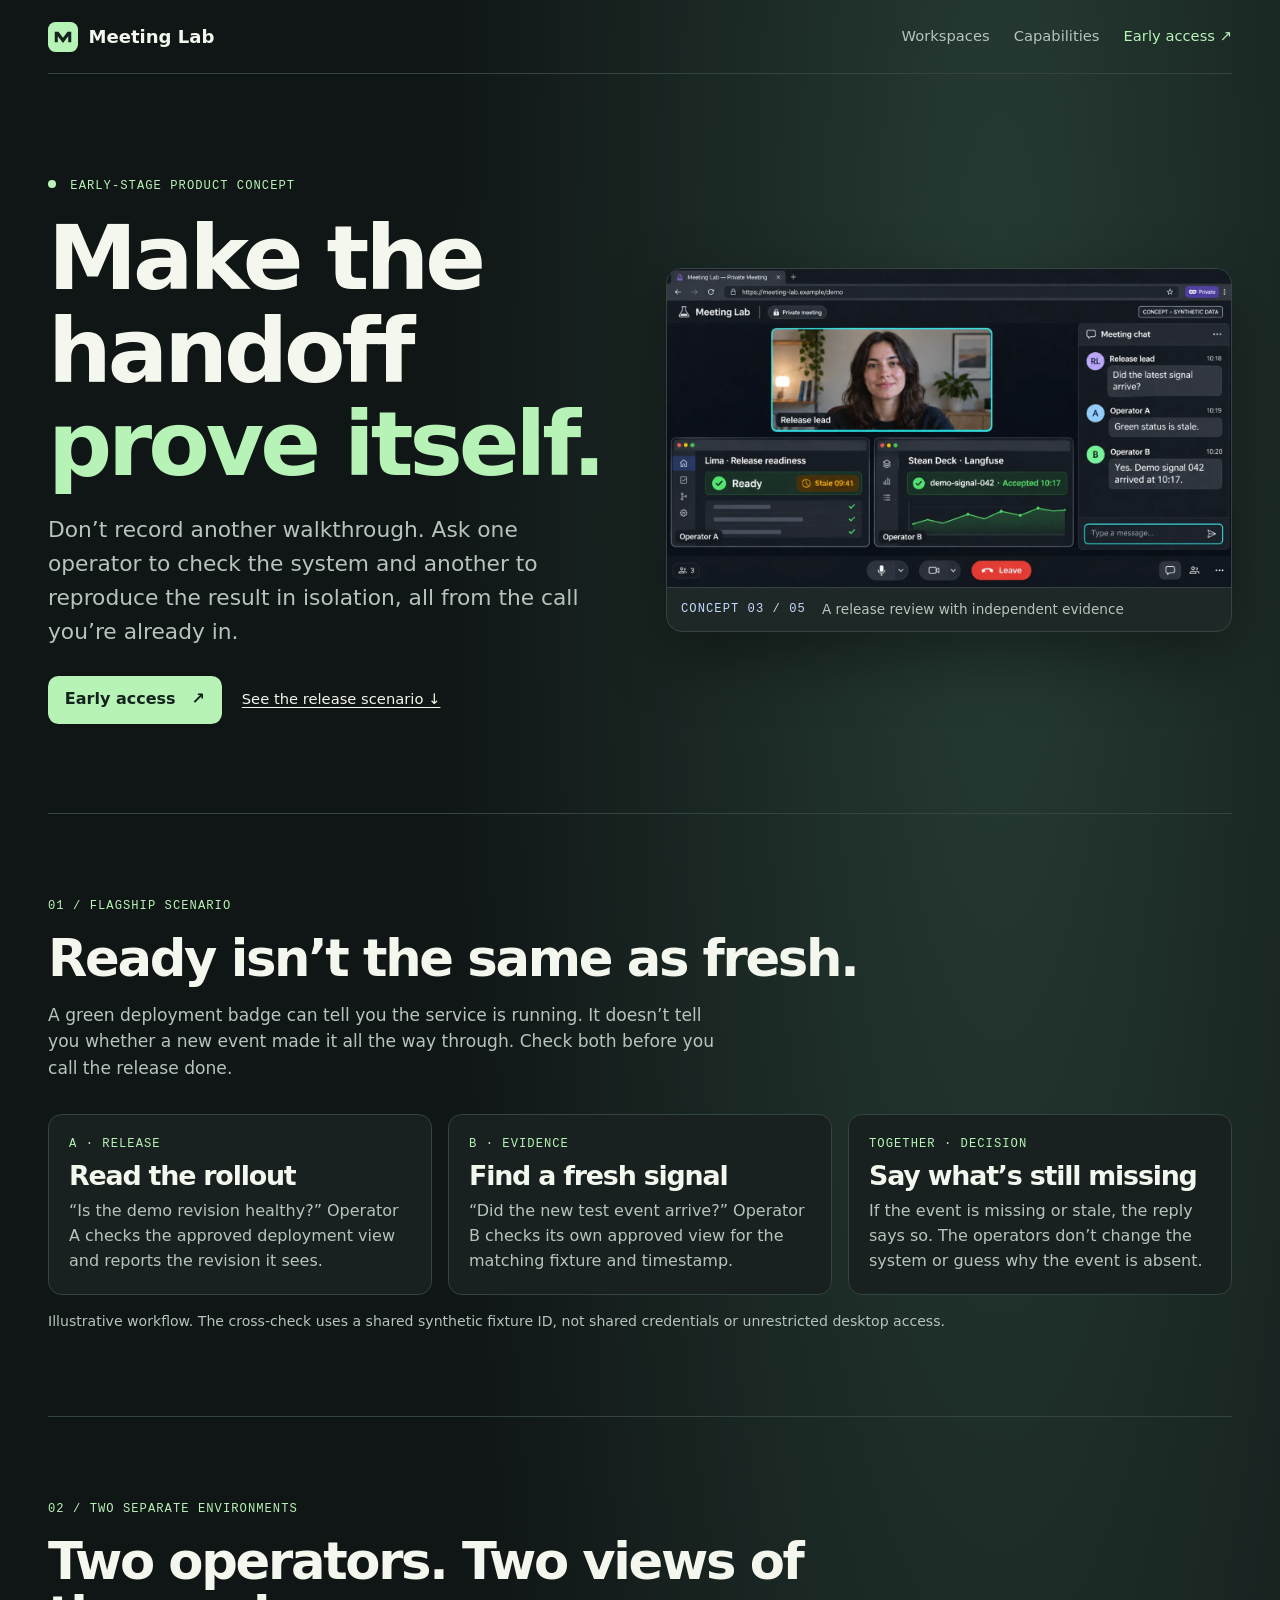
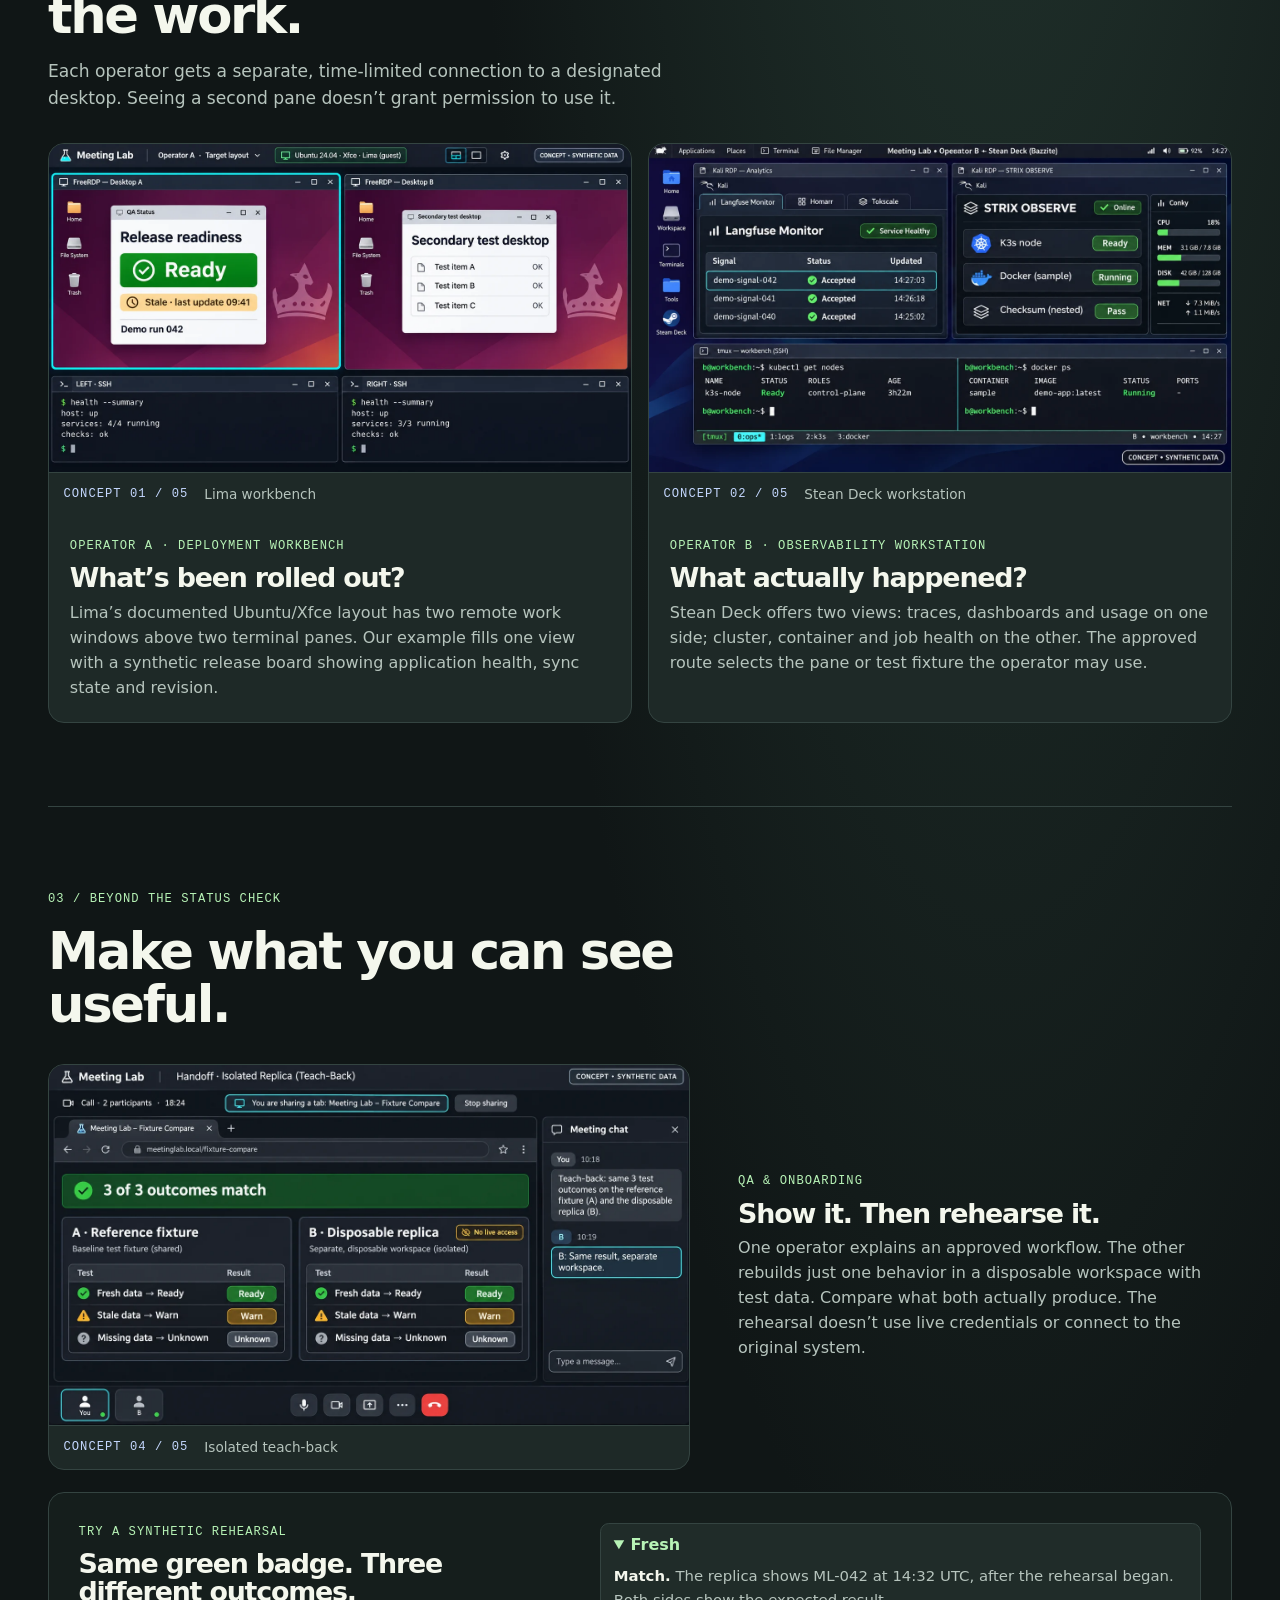
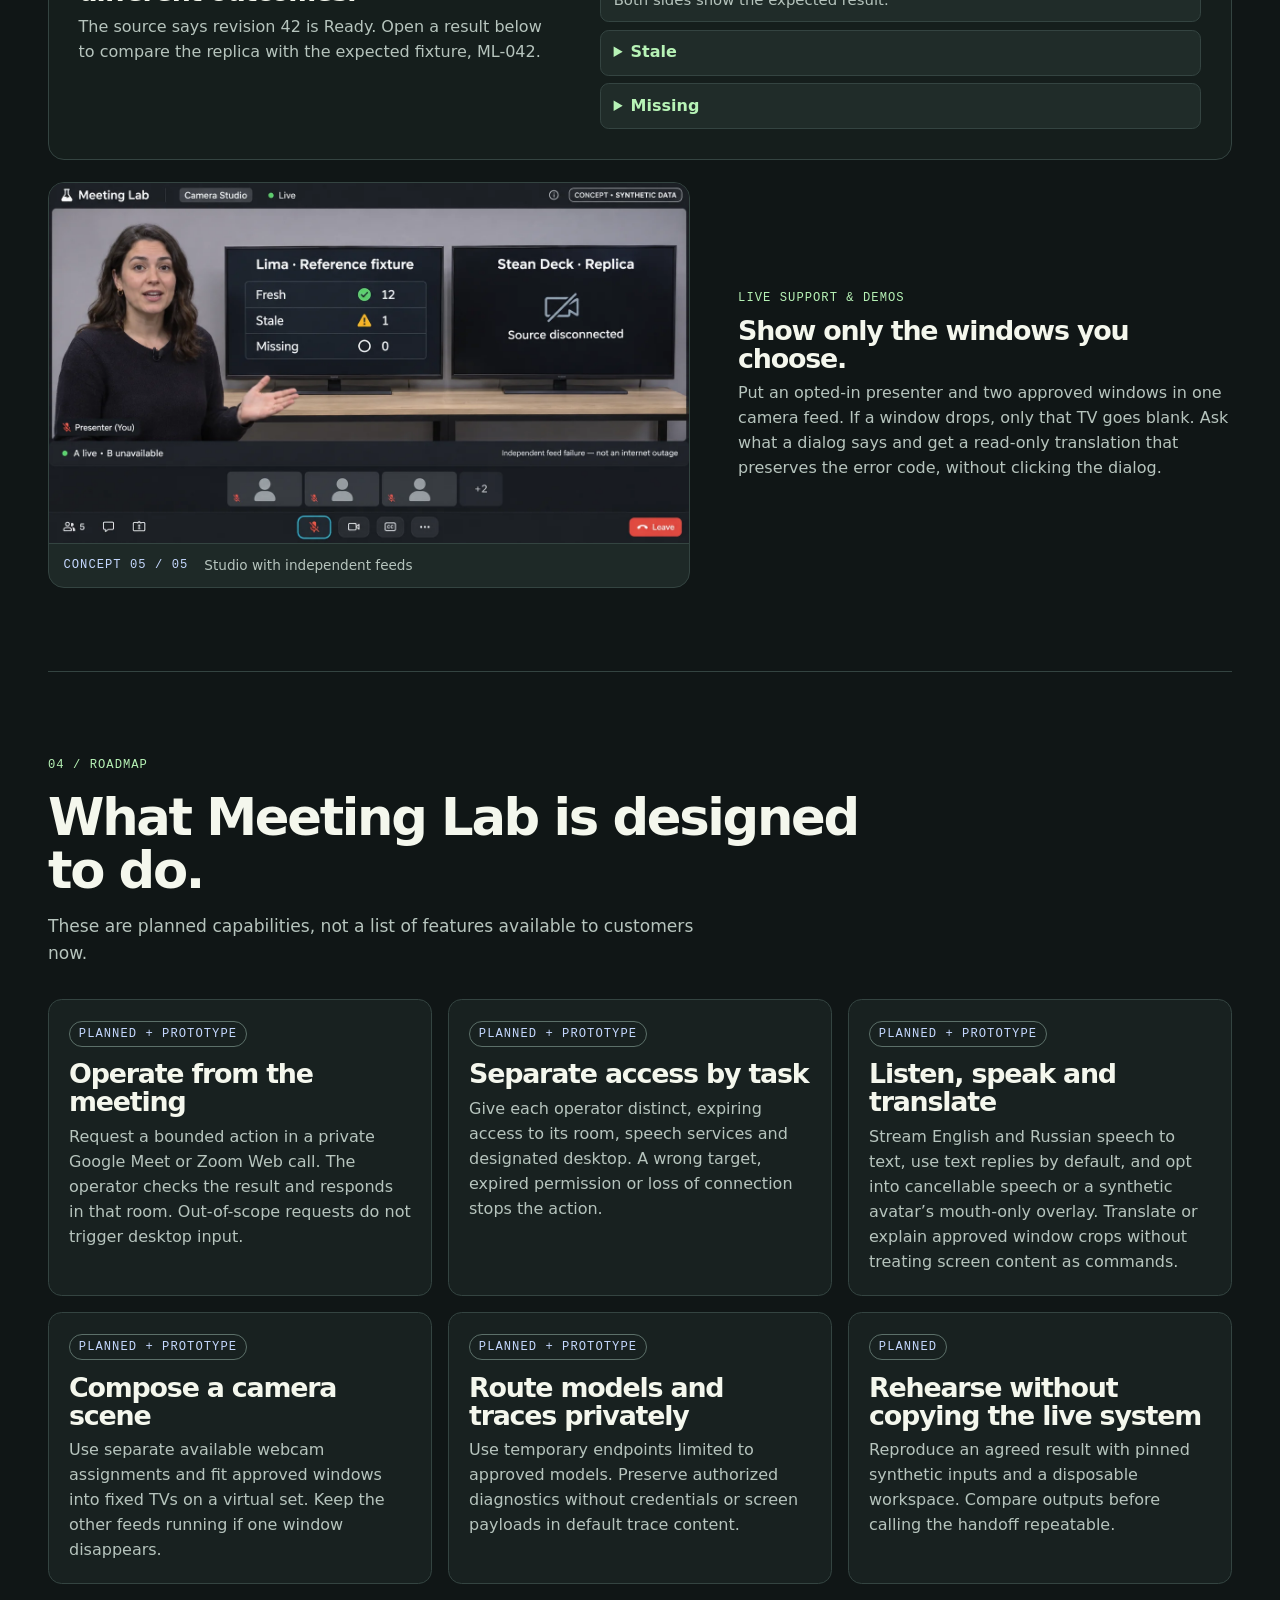
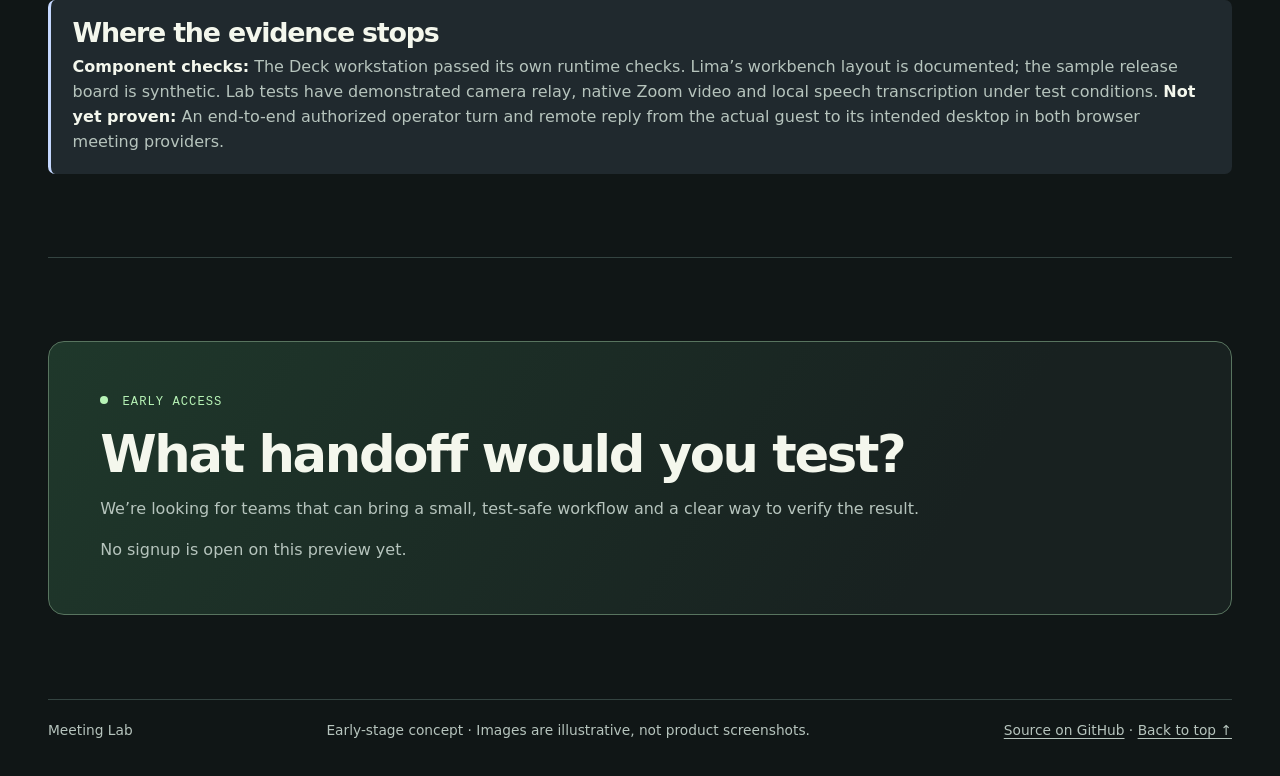
==== index.html @ f1286444 "Publish Meeting Lab concept and interactive rehearsal" ====
<!doctype html>
<html lang="en">
<head>
  <meta charset="utf-8">
  <meta name="viewport" content="width=device-width, initial-scale=1">
  <meta name="description" content="Meeting Lab is an early-stage concept for checking live work, comparing evidence, and rehearsing handoffs without leaving the call.">
  <meta name="theme-color" content="#101616">
  <title>Meeting Lab — Make the handoff prove itself</title>
  <link rel="icon" href="assets/lab.svg" type="image/svg+xml">
  <link rel="stylesheet" href="styles.css">
</head>
<body>
<a class="skip-link" href="#main">Skip to content</a>
<header class="header wrap">
  <a class="wordmark" href="#top"><img src="assets/lab.svg" width="30" height="30" alt=""> Meeting Lab</a>
  <nav aria-label="Main navigation">
    <a href="#workspaces">Workspaces</a><a href="#capabilities">Capabilities</a><a class="nav-cta" href="#early-access">Early access <span aria-hidden="true">↗</span></a>
  </nav>
</header>
<main id="main">
  <section class="hero wrap" id="top" aria-labelledby="title">
    <div class="hero-text">
      <p class="eyebrow"><span class="signal"></span> Early-stage product concept</p>
      <h1 id="title">Make the handoff <em>prove itself.</em></h1>
      <p class="lede">Don’t record another walkthrough. Ask one operator to check the system and another to reproduce the result in isolation, all from the call you’re already in.</p>
      <div class="hero-actions"><a class="button" href="#early-access">Early access <span aria-hidden="true">↗</span></a><a class="arrow-link" href="#scenario">See the release scenario <span aria-hidden="true">↓</span></a></div>
    </div>
    <figure class="hero-image">
      <img src="assets/03-release-call.webp" alt="Concept illustration of a release call comparing a deployment dashboard and a separate evidence view." width="1400" height="788" fetchpriority="high">
      <figcaption><span>Concept 03 / 05</span> A release review with independent evidence</figcaption>
    </figure>
  </section>

  <section class="scenario wrap" id="scenario" aria-labelledby="scenario-title">
    <div class="section-heading"><p class="eyebrow">01 / Flagship scenario</p><h2 id="scenario-title">Ready isn’t the same as fresh.</h2><p>A green deployment badge can tell you the service is running. It doesn’t tell you whether a new event made it all the way through. Check both before you call the release done.</p></div>
    <ol class="checks">
      <li><span class="step">A · Release</span><h3>Read the rollout</h3><p>“Is the demo revision healthy?” Operator A checks the approved deployment view and reports the revision it sees.</p></li>
      <li><span class="step">B · Evidence</span><h3>Find a fresh signal</h3><p>“Did the new test event arrive?” Operator B checks its own approved view for the matching fixture and timestamp.</p></li>
      <li><span class="step">Together · Decision</span><h3>Say what’s still missing</h3><p>If the event is missing or stale, the reply says so. The operators don’t change the system or guess why the event is absent.</p></li>
    </ol>
    <p class="note">Illustrative workflow. The cross-check uses a shared synthetic fixture ID, not shared credentials or unrestricted desktop access.</p>
  </section>

  <section class="wrap surface" id="workspaces" aria-labelledby="workspaces-title">
    <div class="section-heading"><p class="eyebrow">02 / Two separate environments</p><h2 id="workspaces-title">Two operators. Two views of the work.</h2><p>Each operator gets a separate, time-limited connection to a designated desktop. Seeing a second pane doesn’t grant permission to use it.</p></div>
    <div class="workspace-grid">
      <article class="workspace">
        <figure><img src="assets/01-lima-workbench.webp" alt="Concept illustration of a release workspace with a deployment status dashboard." width="1400" height="788" loading="lazy"><figcaption><span>Concept 01 / 05</span> Lima workbench</figcaption></figure>
        <div class="workspace-body"><p class="step">Operator A · Deployment workbench</p><h3>What’s been rolled out?</h3><p>Lima’s documented Ubuntu/Xfce layout has two remote work windows above two terminal panes. Our example fills one view with a synthetic release board showing application health, sync state and revision.</p></div>
      </article>
      <article class="workspace">
        <figure><img src="assets/02-stean-deck-observability.webp" alt="Concept illustration of the Stean Deck workstation with a trace viewer beside a runtime status view." width="1400" height="788" loading="lazy"><figcaption><span>Concept 02 / 05</span> Stean Deck workstation</figcaption></figure>
        <div class="workspace-body"><p class="step">Operator B · Observability workstation</p><h3>What actually happened?</h3><p>Stean Deck offers two views: traces, dashboards and usage on one side; cluster, container and job health on the other. The approved route selects the pane or test fixture the operator may use.</p></div>
      </article>
    </div>
  </section>

  <section class="wrap" id="use-cases" aria-labelledby="use-cases-title">
    <div class="section-heading"><p class="eyebrow">03 / Beyond the status check</p><h2 id="use-cases-title">Make what you can see useful.</h2></div>
    <article class="feature-story">
      <figure><img src="assets/04-isolated-teach-back.webp" alt="Concept illustration of two operators comparing outputs from an original procedure and an isolated synthetic rehearsal." width="1400" height="788" loading="lazy"><figcaption><span>Concept 04 / 05</span> Isolated teach-back</figcaption></figure>
      <div><p class="step">QA &amp; onboarding</p><h3>Show it. Then rehearse it.</h3><p>One operator explains an approved workflow. The other rebuilds just one behavior in a disposable workspace with test data. Compare what both actually produce. The rehearsal doesn’t use live credentials or connect to the original system.</p></div>
    </article>
    <div class="teach-back" aria-labelledby="teach-back-title">
      <div><p class="step">Try a synthetic rehearsal</p><h3 id="teach-back-title">Same green badge. Three different outcomes.</h3><p>The source says revision 42 is Ready. Open a result below to compare the replica with the expected fixture, ML-042.</p></div>
      <div class="result-list">
        <details name="teach-back" open><summary>Fresh</summary><p><strong>Match.</strong> The replica shows ML-042 at 14:32 UTC, after the rehearsal began. Both sides show the expected result.</p></details>
        <details name="teach-back"><summary>Stale</summary><p><strong>Not verified.</strong> The replica shows ML-042 from 14:12 UTC, before the rehearsal. The old result does not count.</p></details>
        <details name="teach-back"><summary>Missing</summary><p><strong>Mismatch.</strong> The replica labels ML-042 Ready but has no event timestamp. Without a timestamp, Ready incorrectly hides the lack of evidence that a new event arrived.</p></details>
      </div>
    </div>
    <article class="feature-story">
      <figure><img src="assets/05-studio-independent-feeds.webp" alt="Concept illustration of a presenter in a virtual studio with separate remote views fitted into two TVs, one blank." width="1400" height="788" loading="lazy"><figcaption><span>Concept 05 / 05</span> Studio with independent feeds</figcaption></figure>
      <div><p class="step">Live support &amp; demos</p><h3>Show only the windows you choose.</h3><p>Put an opted-in presenter and two approved windows in one camera feed. If a window drops, only that TV goes blank. Ask what a dialog says and get a read-only translation that preserves the error code, without clicking the dialog.</p></div>
    </article>
  </section>

  <section class="wrap" id="capabilities" aria-labelledby="capabilities-title">
    <div class="section-heading"><p class="eyebrow">04 / Roadmap</p><h2 id="capabilities-title">What Meeting Lab is designed to do.</h2><p>These are planned capabilities, not a list of features available to customers now.</p></div>
    <div class="capability-grid">
      <article><span class="badge">Planned + prototype</span><h3>Operate from the meeting</h3><p>Request a bounded action in a private Google Meet or Zoom Web call. The operator checks the result and responds in that room. Out-of-scope requests do not trigger desktop input.</p></article>
      <article><span class="badge">Planned + prototype</span><h3>Separate access by task</h3><p>Give each operator distinct, expiring access to its room, speech services and designated desktop. A wrong target, expired permission or loss of connection stops the action.</p></article>
      <article><span class="badge">Planned + prototype</span><h3>Listen, speak and translate</h3><p>Stream English and Russian speech to text, use text replies by default, and opt into cancellable speech or a synthetic avatar’s mouth-only overlay. Translate or explain approved window crops without treating screen content as commands.</p></article>
      <article><span class="badge">Planned + prototype</span><h3>Compose a camera scene</h3><p>Use separate available webcam assignments and fit approved windows into fixed TVs on a virtual set. Keep the other feeds running if one window disappears.</p></article>
      <article><span class="badge">Planned + prototype</span><h3>Route models and traces privately</h3><p>Use temporary endpoints limited to approved models. Preserve authorized diagnostics without credentials or screen payloads in default trace content.</p></article>
      <article><span class="badge">Planned</span><h3>Rehearse without copying the live system</h3><p>Reproduce an agreed result with pinned synthetic inputs and a disposable workspace. Compare outputs before calling the handoff repeatable.</p></article>
    </div>
    <aside class="status-panel" aria-labelledby="status-title"><h3 id="status-title">Where the evidence stops</h3><p><strong>Component checks:</strong> The Deck workstation passed its own runtime checks. Lima’s workbench layout is documented; the sample release board is synthetic. Lab tests have demonstrated camera relay, native Zoom video and local speech transcription under test conditions. <strong>Not yet proven:</strong> An end-to-end authorized operator turn and remote reply from the actual guest to its intended desktop in both browser meeting providers.</p></aside>
  </section>

  <section class="wrap" id="early-access" aria-labelledby="waitlist-title">
    <div class="waitlist"><p class="eyebrow"><span class="signal"></span> Early access</p><h2 id="waitlist-title">What handoff would you test?</h2><p>We’re looking for teams that can bring a small, test-safe workflow and a clear way to verify the result.</p><p data-waitlist>No signup is open on this preview yet.</p></div>
  </section>
</main>
<footer class="wrap footer"><span>Meeting Lab</span><span>Early-stage concept · Images are illustrative, not product screenshots.</span><span><a href="https://github.com/newdarwindev/meeting-lab-demo">Source on GitHub</a> · <a href="#top">Back to top ↑</a></span></footer>
</body>
</html>
---- styles.css ----
:root{color-scheme:dark;--bg:#101616;--line:#344441;--panel:#182120;--muted:#b6c4bd;--ink:#f4f7ed;--green:#b7f3b6;--blue:#c5d8ff;--max:74rem;font-family:system-ui,-apple-system,BlinkMacSystemFont,"Segoe UI",sans-serif}
*{box-sizing:border-box}
html{scroll-behavior:smooth}
body{margin:0;background:radial-gradient(ellipse at 78% 7%,#263b33 0%,transparent 35rem),var(--bg);color:var(--ink);line-height:1.56}
a{color:inherit;text-underline-offset:.22em}
a:focus-visible{outline:3px solid var(--blue);outline-offset:5px}
img{max-width:100%;height:auto;display:block}
figure{margin:0}
h1,h2,h3,p{margin-top:0}
h1,h2,h3{font-weight:690;line-height:1.04;letter-spacing:-.045em}
h1{font-size:clamp(3.25rem,7vw,6.7rem);margin-bottom:1.35rem}
h1 em{color:var(--green);font-style:normal}
h2{font-size:clamp(2.2rem,4vw,4rem);margin-bottom:1rem}
h3{font-size:clamp(1.35rem,2.1vw,1.85rem);margin-bottom:.55rem}
p{color:var(--muted);margin-bottom:1rem}
p:last-child{margin-bottom:0}
.wrap{width:min(calc(100% - 3.5rem),var(--max));margin-inline:auto}
.skip-link{position:absolute;top:.5rem;left:.5rem;transform:translateY(-160%);background:var(--green);color:#112317;padding:.5rem .75rem;z-index:9}
.skip-link:focus{transform:none}
.header{display:flex;align-items:center;justify-content:space-between;gap:1.25rem;padding-block:1.35rem;border-bottom:1px solid var(--line)}
.wordmark{font-weight:750;font-size:1.13rem;display:flex;gap:.65rem;align-items:center;text-decoration:none;white-space:nowrap}
nav{display:flex;align-items:center;flex-wrap:wrap;gap:.75rem 1.5rem}
nav a{color:var(--muted);font-size:.92rem;text-decoration:none}
nav a:hover,nav a:focus-visible,.nav-cta{color:var(--green)}
.hero{display:grid;grid-template-columns:1fr 1fr;gap:clamp(1.4rem,4vw,3.6rem);align-items:center;padding-block:clamp(3.8rem,8vw,7rem) clamp(3rem,7vw,5.6rem)}
.hero-text,.hero-image{min-width:0}
.lede{font-size:clamp(1.12rem,1.7vw,1.38rem);max-width:34rem}
.eyebrow,.step,.badge,figcaption span{font-family:ui-monospace,SFMono-Regular,Consolas,monospace;font-size:.76rem;text-transform:uppercase;letter-spacing:.085em}
.eyebrow,.step{color:var(--green)}
.signal{display:inline-block;width:.65em;height:.65em;border-radius:50%;background:var(--green);margin-right:.5em;vertical-align:.08em}
.hero-actions{display:flex;flex-wrap:wrap;align-items:center;gap:1rem 1.25rem;margin-top:1.7rem}
.button{display:inline-flex;gap:1rem;align-items:center;background:var(--green);color:#13231d;padding:.72rem 1.05rem;border-radius:.65rem;font-weight:750;text-decoration:none}
.button:hover{background:#d4ffd0}
.arrow-link{color:var(--ink);font-size:.92rem}
.hero-image,.workspace,.feature-story figure{background:#1e2927;border:1px solid var(--line);border-radius:1rem;overflow:hidden}
.hero-image{box-shadow:0 1.5rem 4rem #0006}
.hero-image img,.workspace img,.feature-story img{width:100%}
figcaption{display:flex;align-items:center;gap:.4rem 1rem;flex-wrap:wrap;padding:.68rem .9rem;color:var(--muted);font-size:.85rem;border-top:1px solid var(--line)}
figcaption span{color:var(--blue)}
main>section:not(.hero){padding-block:clamp(2.8rem,6.7vw,5.2rem);border-top:1px solid var(--line)}
.section-heading{max-width:51rem;margin-bottom:2rem}
.section-heading>p:not(.eyebrow){max-width:43rem;font-size:1.07rem}
.checks,.workspace-grid,.capability-grid{display:grid;gap:1rem}
.checks,.capability-grid{grid-template-columns:repeat(3,minmax(0,1fr))}
.checks{padding:0;margin:0 0 1rem;list-style:none}
.checks li,.capability-grid article{border:1px solid var(--line);background:var(--panel);border-radius:.85rem;padding:1.25rem}
.step{margin-bottom:.55rem;display:block}
.note{font-size:.88rem}
.workspace-grid{grid-template-columns:repeat(2,minmax(0,1fr))}
.workspace-body{padding:1.3rem}
.feature-story{display:grid;grid-template-columns:1.3fr 1fr;align-items:center;gap:clamp(1rem,4vw,3rem)}
.feature-story+.feature-story{margin-top:1.4rem;padding-top:1.4rem;border-top:1px solid var(--line)}
.feature-story>div{max-width:32rem}
.badge{display:inline-block;border:1px solid #5c7069;border-radius:2rem;padding:.15rem .55rem;color:var(--blue);margin-bottom:.85rem}
.status-panel{margin-top:1rem;border-left:.22rem solid var(--blue);background:#20292e;padding:1.15rem 1.35rem;border-radius:.45rem}
.status-panel strong{color:var(--ink)}
.waitlist{border:1px solid #58745f;background:linear-gradient(122deg,#1f382b,#182120 75%);padding:clamp(1.5rem,4vw,3.7rem);border-radius:1rem}
.footer{display:flex;flex-wrap:wrap;justify-content:space-between;gap:.6rem 1.2rem;border-top:1px solid var(--line);padding-block:1.3rem 2.25rem;font-size:.86rem;color:var(--muted)}
@media(max-width:840px){.hero{grid-template-columns:1fr;gap:2rem}.hero-text{max-width:42rem}.capability-grid{grid-template-columns:repeat(2,minmax(0,1fr))}}
@media(max-width:600px){.wrap{width:calc(100% - 2rem)}.header{align-items:flex-start;flex-direction:column;gap:.8rem}nav{gap:.5rem .9rem}.checks,.workspace-grid,.feature-story,.capability-grid{grid-template-columns:1fr}.feature-story{gap:1.15rem}}
@media(prefers-reduced-motion:reduce){html{scroll-behavior:auto}}
.teach-back{display:grid;grid-template-columns:1fr 1.25fr;gap:clamp(1rem,4vw,2.5rem);padding:clamp(1.05rem,3vw,1.85rem);border:1px solid var(--line);border-radius:1rem;background:#151e1c;margin-block:1.4rem}
.result-list{min-width:0}
.result-list details{padding:.6rem .8rem;border:1px solid var(--line);border-radius:.55rem;background:#202c29}
.result-list details+details{margin-top:.45rem}
.result-list summary{cursor:pointer;color:var(--green);font-weight:700}
.result-list summary:focus-visible{outline:3px solid var(--blue);outline-offset:3px}
.result-list details p{margin-top:.45rem;font-size:.93rem}
.result-list strong{color:var(--ink)}
@media(max-width:600px){.teach-back{grid-template-columns:1fr}}
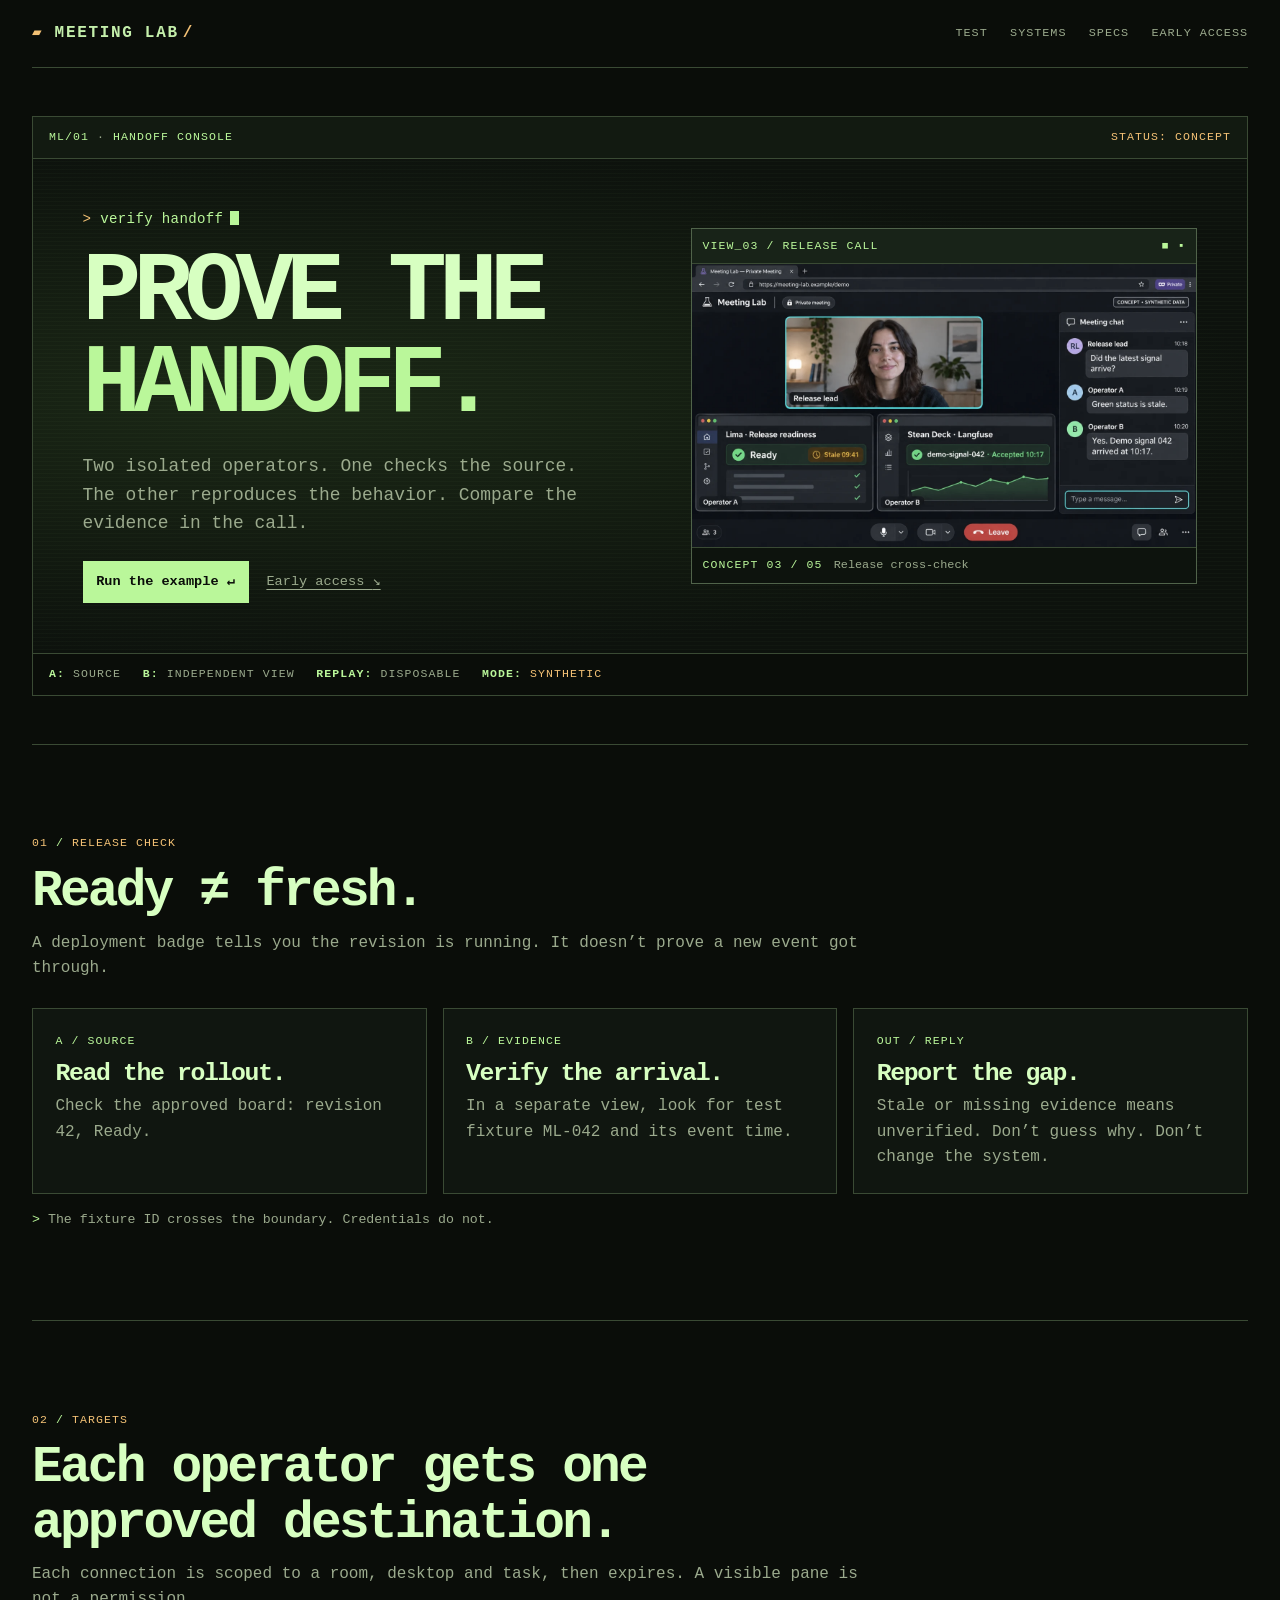
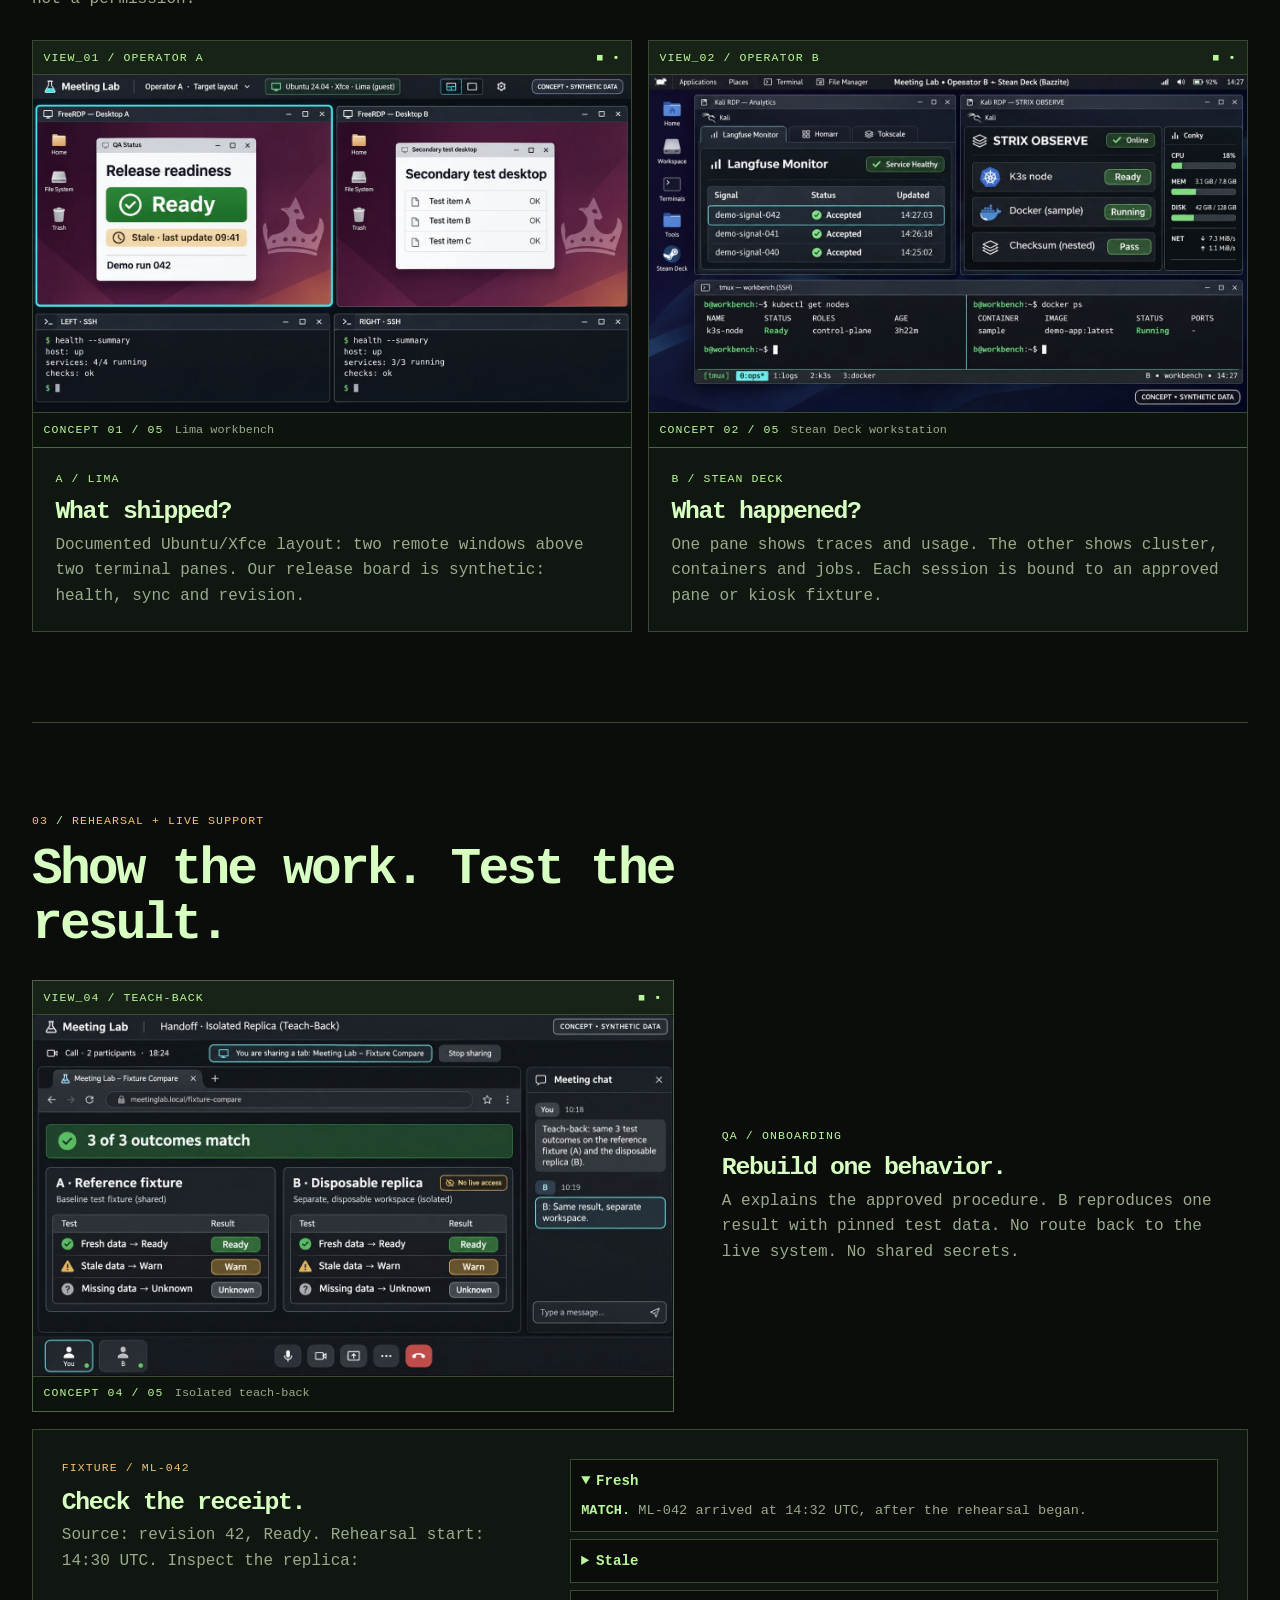
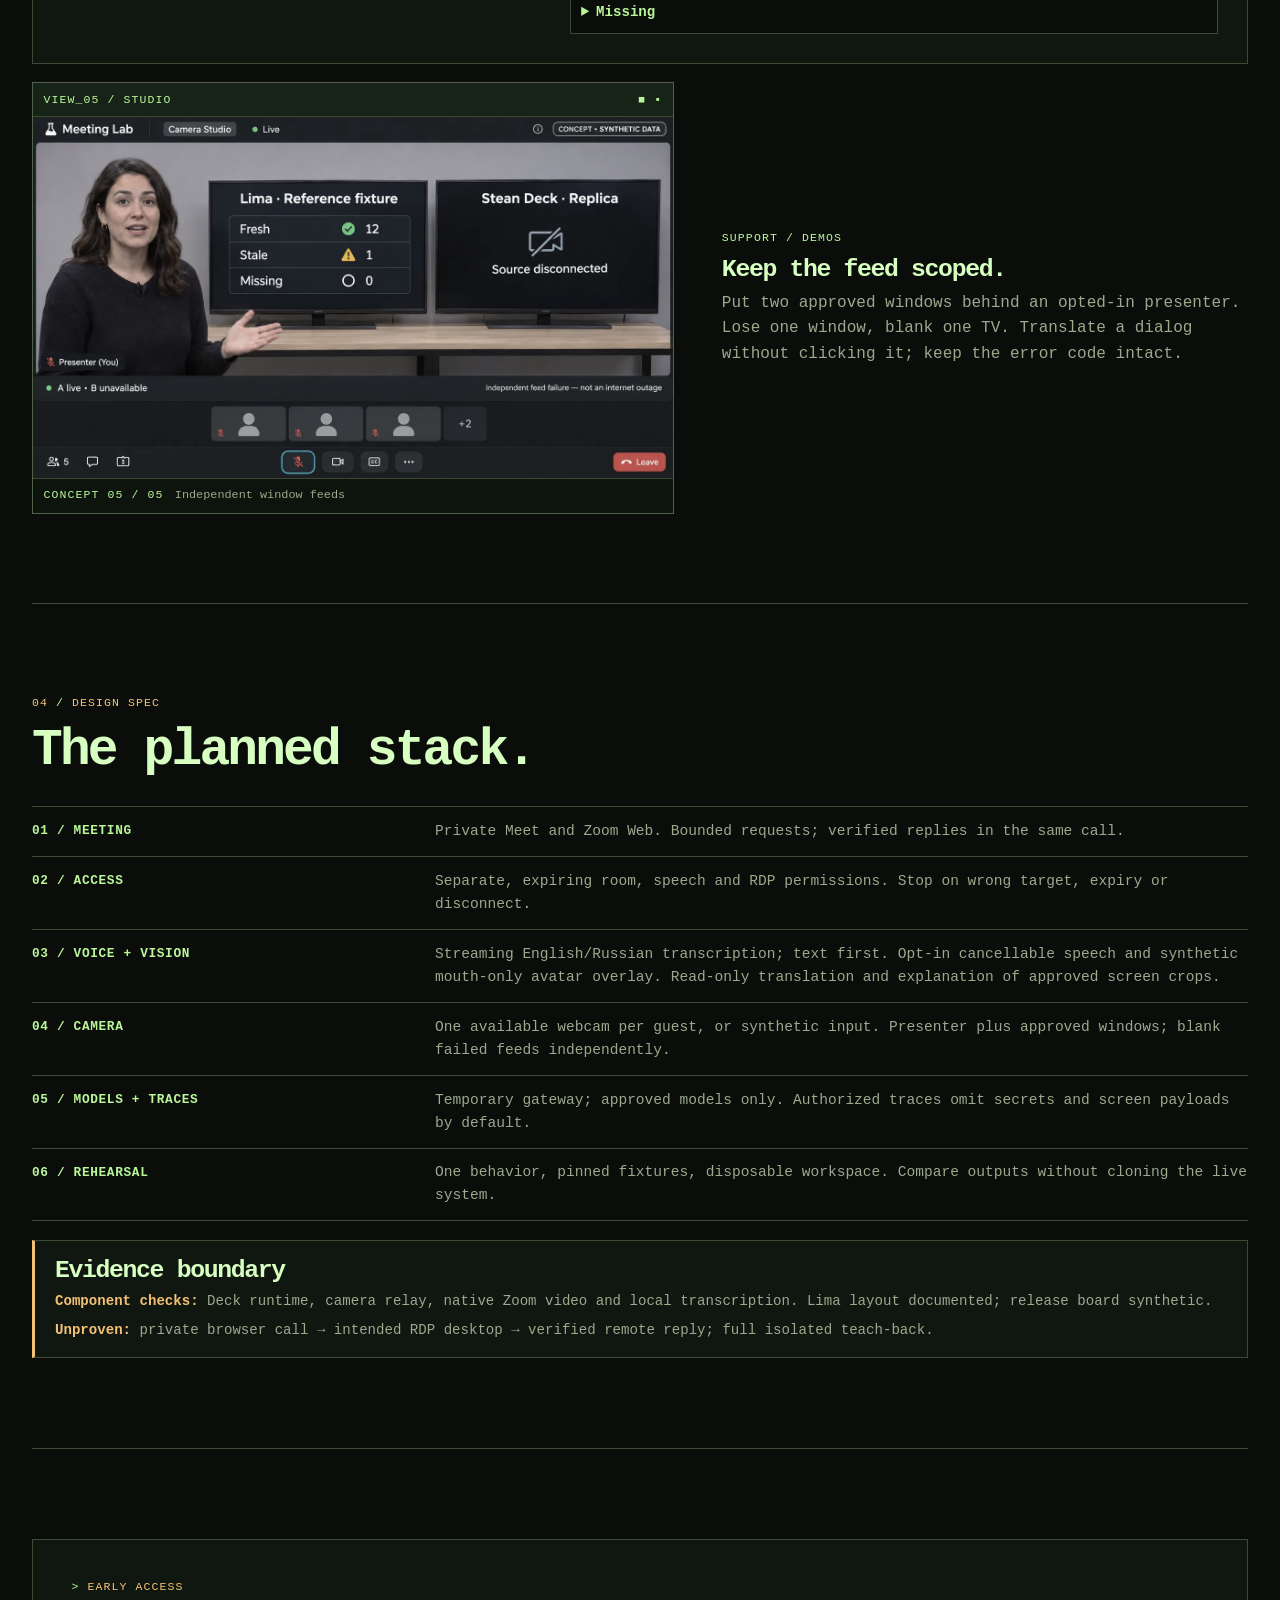
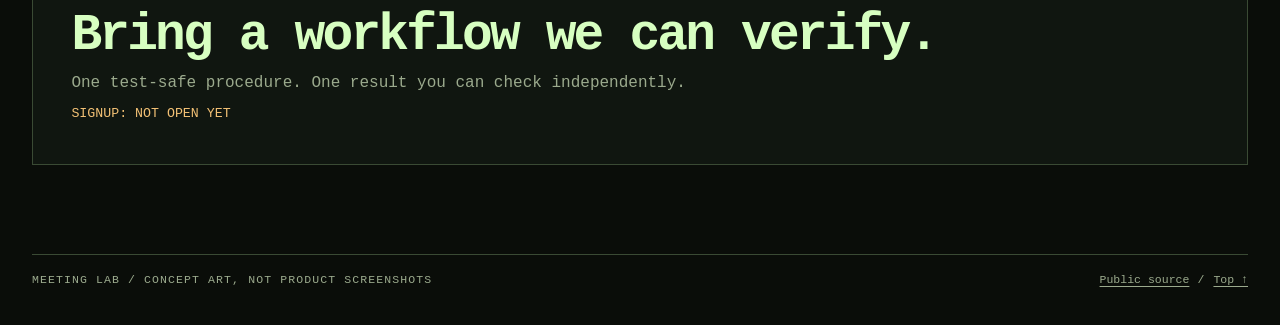
==== commit d74ad2b0: "Rebuild Meeting Lab as a phosphor terminal" ====
--- a/index.html
+++ b/index.html
@@ -3,95 +3,98 @@
 <head>
   <meta charset="utf-8">
   <meta name="viewport" content="width=device-width, initial-scale=1">
-  <meta name="description" content="Meeting Lab is an early-stage concept for checking live work, comparing evidence, and rehearsing handoffs without leaving the call.">
-  <meta name="theme-color" content="#101616">
-  <title>Meeting Lab — Make the handoff prove itself</title>
+  <meta name="description" content="Two isolated operators compare evidence and reproduce a workflow in a disposable workspace. Meeting Lab is an early product concept.">
+  <meta name="theme-color" content="#0a0d09">
+  <title>Meeting Lab / Prove the handoff</title>
   <link rel="icon" href="assets/lab.svg" type="image/svg+xml">
   <link rel="stylesheet" href="styles.css">
 </head>
-<body>
+<body id="top">
 <a class="skip-link" href="#main">Skip to content</a>
-<header class="header wrap">
-  <a class="wordmark" href="#top"><img src="assets/lab.svg" width="30" height="30" alt=""> Meeting Lab</a>
-  <nav aria-label="Main navigation">
-    <a href="#workspaces">Workspaces</a><a href="#capabilities">Capabilities</a><a class="nav-cta" href="#early-access">Early access <span aria-hidden="true">↗</span></a>
-  </nav>
+<header class="mast wrap">
+  <a class="brand" href="#top"><span class="brand-glyph" aria-hidden="true">▰</span> MEETING LAB<span class="brand-slash" aria-hidden="true">/</span></a>
+  <nav aria-label="Main navigation"><a href="#scenario">TEST</a><a href="#workspaces">SYSTEMS</a><a href="#capabilities">SPECS</a><a href="#early-access">EARLY ACCESS</a></nav>
 </header>
 <main id="main">
-  <section class="hero wrap" id="top" aria-labelledby="title">
-    <div class="hero-text">
-      <p class="eyebrow"><span class="signal"></span> Early-stage product concept</p>
-      <h1 id="title">Make the handoff <em>prove itself.</em></h1>
-      <p class="lede">Don’t record another walkthrough. Ask one operator to check the system and another to reproduce the result in isolation, all from the call you’re already in.</p>
-      <div class="hero-actions"><a class="button" href="#early-access">Early access <span aria-hidden="true">↗</span></a><a class="arrow-link" href="#scenario">See the release scenario <span aria-hidden="true">↓</span></a></div>
+  <section class="hero wrap" aria-labelledby="title">
+    <div class="console-cap"><span>ML/01 <span class="subtle">·</span> HANDOFF CONSOLE</span><span class="amber">STATUS: CONCEPT</span></div>
+    <div class="hero-grid">
+      <div class="boot primary">
+        <p class="command"><span aria-hidden="true">&gt;</span> verify handoff<span class="cursor" aria-hidden="true"></span></p>
+        <h1 id="title">PROVE THE<br><em>HANDOFF.</em></h1>
+        <p class="lede">Two isolated operators. One checks the source. The other reproduces the behavior. Compare the evidence in the call.</p>
+        <div class="links"><a class="launch" href="#scenario">Run the example <span aria-hidden="true">↵</span></a><a class="quiet-link" href="#early-access">Early access <span aria-hidden="true">↘</span></a></div>
+      </div>
+      <figure class="monitor boot delayed">
+        <div class="monitor-bar"><span>VIEW_03 / RELEASE CALL</span><span aria-hidden="true">■ ▪</span></div>
+        <img src="assets/03-release-call.webp" alt="Concept illustration of a release call comparing a rollout dashboard and a separate evidence view." width="1400" height="788" fetchpriority="high">
+        <figcaption><span>CONCEPT 03 / 05</span> Release cross-check</figcaption>
+      </figure>
     </div>
-    <figure class="hero-image">
-      <img src="assets/03-release-call.webp" alt="Concept illustration of a release call comparing a deployment dashboard and a separate evidence view." width="1400" height="788" fetchpriority="high">
-      <figcaption><span>Concept 03 / 05</span> A release review with independent evidence</figcaption>
-    </figure>
+    <div class="system-strip boot late"><span><b>A:</b> SOURCE</span><span><b>B:</b> INDEPENDENT VIEW</span><span><b>REPLAY:</b> DISPOSABLE</span><span class="amber"><b>MODE:</b> SYNTHETIC</span></div>
   </section>
 
-  <section class="scenario wrap" id="scenario" aria-labelledby="scenario-title">
-    <div class="section-heading"><p class="eyebrow">01 / Flagship scenario</p><h2 id="scenario-title">Ready isn’t the same as fresh.</h2><p>A green deployment badge can tell you the service is running. It doesn’t tell you whether a new event made it all the way through. Check both before you call the release done.</p></div>
-    <ol class="checks">
-      <li><span class="step">A · Release</span><h3>Read the rollout</h3><p>“Is the demo revision healthy?” Operator A checks the approved deployment view and reports the revision it sees.</p></li>
-      <li><span class="step">B · Evidence</span><h3>Find a fresh signal</h3><p>“Did the new test event arrive?” Operator B checks its own approved view for the matching fixture and timestamp.</p></li>
-      <li><span class="step">Together · Decision</span><h3>Say what’s still missing</h3><p>If the event is missing or stale, the reply says so. The operators don’t change the system or guess why the event is absent.</p></li>
+  <section class="wrap block" id="scenario" aria-labelledby="scenario-title">
+    <div class="section-head"><p class="address">01 <span aria-hidden="true">/</span> RELEASE CHECK</p><h2 id="scenario-title">Ready ≠ fresh.</h2><p>A deployment badge tells you the revision is running. It doesn’t prove a new event got through.</p></div>
+    <ol class="trace">
+      <li><span class="tag">A / SOURCE</span><h3>Read the rollout.</h3><p>Check the approved board: revision 42, Ready.</p></li>
+      <li><span class="tag">B / EVIDENCE</span><h3>Verify the arrival.</h3><p>In a separate view, look for test fixture ML-042 and its event time.</p></li>
+      <li><span class="tag">OUT / REPLY</span><h3>Report the gap.</h3><p>Stale or missing evidence means unverified. Don’t guess why. Don’t change the system.</p></li>
     </ol>
-    <p class="note">Illustrative workflow. The cross-check uses a shared synthetic fixture ID, not shared credentials or unrestricted desktop access.</p>
+    <p class="footnote"><span aria-hidden="true">&gt;</span> The fixture ID crosses the boundary. Credentials do not.</p>
   </section>
 
-  <section class="wrap surface" id="workspaces" aria-labelledby="workspaces-title">
-    <div class="section-heading"><p class="eyebrow">02 / Two separate environments</p><h2 id="workspaces-title">Two operators. Two views of the work.</h2><p>Each operator gets a separate, time-limited connection to a designated desktop. Seeing a second pane doesn’t grant permission to use it.</p></div>
-    <div class="workspace-grid">
-      <article class="workspace">
-        <figure><img src="assets/01-lima-workbench.webp" alt="Concept illustration of a release workspace with a deployment status dashboard." width="1400" height="788" loading="lazy"><figcaption><span>Concept 01 / 05</span> Lima workbench</figcaption></figure>
-        <div class="workspace-body"><p class="step">Operator A · Deployment workbench</p><h3>What’s been rolled out?</h3><p>Lima’s documented Ubuntu/Xfce layout has two remote work windows above two terminal panes. Our example fills one view with a synthetic release board showing application health, sync state and revision.</p></div>
+  <section class="wrap block" id="workspaces" aria-labelledby="workspaces-title">
+    <div class="section-head"><p class="address">02 <span aria-hidden="true">/</span> TARGETS</p><h2 id="workspaces-title">Each operator gets one approved destination.</h2><p>Each connection is scoped to a room, desktop and task, then expires. A visible pane is not a permission.</p></div>
+    <div class="paired">
+      <article class="unit">
+        <figure class="monitor"><div class="monitor-bar"><span>VIEW_01 / OPERATOR A</span><span aria-hidden="true">■ ▪</span></div><img src="assets/01-lima-workbench.webp" alt="Concept illustration of a release dashboard in the Lima workbench." width="1400" height="788" loading="lazy"><figcaption><span>CONCEPT 01 / 05</span> Lima workbench</figcaption></figure>
+        <div class="unit-body"><span class="tag">A / LIMA</span><h3>What shipped?</h3><p>Documented Ubuntu/Xfce layout: two remote windows above two terminal panes. Our release board is synthetic: health, sync and revision.</p></div>
       </article>
-      <article class="workspace">
-        <figure><img src="assets/02-stean-deck-observability.webp" alt="Concept illustration of the Stean Deck workstation with a trace viewer beside a runtime status view." width="1400" height="788" loading="lazy"><figcaption><span>Concept 02 / 05</span> Stean Deck workstation</figcaption></figure>
-        <div class="workspace-body"><p class="step">Operator B · Observability workstation</p><h3>What actually happened?</h3><p>Stean Deck offers two views: traces, dashboards and usage on one side; cluster, container and job health on the other. The approved route selects the pane or test fixture the operator may use.</p></div>
+      <article class="unit">
+        <figure class="monitor"><div class="monitor-bar"><span>VIEW_02 / OPERATOR B</span><span aria-hidden="true">■ ▪</span></div><img src="assets/02-stean-deck-observability.webp" alt="Concept illustration of Stean Deck’s trace viewer beside its runtime status view." width="1400" height="788" loading="lazy"><figcaption><span>CONCEPT 02 / 05</span> Stean Deck workstation</figcaption></figure>
+        <div class="unit-body"><span class="tag">B / STEAN DECK</span><h3>What happened?</h3><p>One pane shows traces and usage. The other shows cluster, containers and jobs. Each session is bound to an approved pane or kiosk fixture.</p></div>
       </article>
     </div>
   </section>
 
-  <section class="wrap" id="use-cases" aria-labelledby="use-cases-title">
-    <div class="section-heading"><p class="eyebrow">03 / Beyond the status check</p><h2 id="use-cases-title">Make what you can see useful.</h2></div>
-    <article class="feature-story">
-      <figure><img src="assets/04-isolated-teach-back.webp" alt="Concept illustration of two operators comparing outputs from an original procedure and an isolated synthetic rehearsal." width="1400" height="788" loading="lazy"><figcaption><span>Concept 04 / 05</span> Isolated teach-back</figcaption></figure>
-      <div><p class="step">QA &amp; onboarding</p><h3>Show it. Then rehearse it.</h3><p>One operator explains an approved workflow. The other rebuilds just one behavior in a disposable workspace with test data. Compare what both actually produce. The rehearsal doesn’t use live credentials or connect to the original system.</p></div>
+  <section class="wrap block" id="use-cases" aria-labelledby="cases-title">
+    <div class="section-head"><p class="address">03 <span aria-hidden="true">/</span> REHEARSAL + LIVE SUPPORT</p><h2 id="cases-title">Show the work. Test the result.</h2></div>
+    <article class="split">
+      <figure class="monitor"><div class="monitor-bar"><span>VIEW_04 / TEACH-BACK</span><span aria-hidden="true">■ ▪</span></div><img src="assets/04-isolated-teach-back.webp" alt="Concept illustration of operators comparing a source procedure with its synthetic rehearsal." width="1400" height="788" loading="lazy"><figcaption><span>CONCEPT 04 / 05</span> Isolated teach-back</figcaption></figure>
+      <div><span class="tag">QA / ONBOARDING</span><h3>Rebuild one behavior.</h3><p>A explains the approved procedure. B reproduces one result with pinned test data. No route back to the live system. No shared secrets.</p></div>
     </article>
-    <div class="teach-back" aria-labelledby="teach-back-title">
-      <div><p class="step">Try a synthetic rehearsal</p><h3 id="teach-back-title">Same green badge. Three different outcomes.</h3><p>The source says revision 42 is Ready. Open a result below to compare the replica with the expected fixture, ML-042.</p></div>
+    <div class="rehearsal" aria-labelledby="teach-back-title">
+      <div><p class="address">FIXTURE / ML-042</p><h3 id="teach-back-title">Check the receipt.</h3><p>Source: revision 42, Ready. Rehearsal start: 14:30 UTC. Inspect the replica:</p></div>
       <div class="result-list">
-        <details name="teach-back" open><summary>Fresh</summary><p><strong>Match.</strong> The replica shows ML-042 at 14:32 UTC, after the rehearsal began. Both sides show the expected result.</p></details>
-        <details name="teach-back"><summary>Stale</summary><p><strong>Not verified.</strong> The replica shows ML-042 from 14:12 UTC, before the rehearsal. The old result does not count.</p></details>
-        <details name="teach-back"><summary>Missing</summary><p><strong>Mismatch.</strong> The replica labels ML-042 Ready but has no event timestamp. Without a timestamp, Ready incorrectly hides the lack of evidence that a new event arrived.</p></details>
+        <details name="teach-back" open><summary>Fresh</summary><p><strong>MATCH.</strong> ML-042 arrived at 14:32 UTC, after the rehearsal began.</p></details>
+        <details name="teach-back"><summary>Stale</summary><p><strong>UNVERIFIED.</strong> ML-042 shows 14:12 UTC, before the rehearsal. Old evidence doesn’t count.</p></details>
+        <details name="teach-back"><summary>Missing</summary><p><strong>MISMATCH.</strong> The replica says Ready but has no event timestamp. Arrival unproven.</p></details>
       </div>
     </div>
-    <article class="feature-story">
-      <figure><img src="assets/05-studio-independent-feeds.webp" alt="Concept illustration of a presenter in a virtual studio with separate remote views fitted into two TVs, one blank." width="1400" height="788" loading="lazy"><figcaption><span>Concept 05 / 05</span> Studio with independent feeds</figcaption></figure>
-      <div><p class="step">Live support &amp; demos</p><h3>Show only the windows you choose.</h3><p>Put an opted-in presenter and two approved windows in one camera feed. If a window drops, only that TV goes blank. Ask what a dialog says and get a read-only translation that preserves the error code, without clicking the dialog.</p></div>
+    <article class="split">
+      <figure class="monitor"><div class="monitor-bar"><span>VIEW_05 / STUDIO</span><span aria-hidden="true">■ ▪</span></div><img src="assets/05-studio-independent-feeds.webp" alt="Concept illustration of a presenter with two separate virtual TV feeds, one blank." width="1400" height="788" loading="lazy"><figcaption><span>CONCEPT 05 / 05</span> Independent window feeds</figcaption></figure>
+      <div><span class="tag">SUPPORT / DEMOS</span><h3>Keep the feed scoped.</h3><p>Put two approved windows behind an opted-in presenter. Lose one window, blank one TV. Translate a dialog without clicking it; keep the error code intact.</p></div>
     </article>
   </section>
 
-  <section class="wrap" id="capabilities" aria-labelledby="capabilities-title">
-    <div class="section-heading"><p class="eyebrow">04 / Roadmap</p><h2 id="capabilities-title">What Meeting Lab is designed to do.</h2><p>These are planned capabilities, not a list of features available to customers now.</p></div>
-    <div class="capability-grid">
-      <article><span class="badge">Planned + prototype</span><h3>Operate from the meeting</h3><p>Request a bounded action in a private Google Meet or Zoom Web call. The operator checks the result and responds in that room. Out-of-scope requests do not trigger desktop input.</p></article>
-      <article><span class="badge">Planned + prototype</span><h3>Separate access by task</h3><p>Give each operator distinct, expiring access to its room, speech services and designated desktop. A wrong target, expired permission or loss of connection stops the action.</p></article>
-      <article><span class="badge">Planned + prototype</span><h3>Listen, speak and translate</h3><p>Stream English and Russian speech to text, use text replies by default, and opt into cancellable speech or a synthetic avatar’s mouth-only overlay. Translate or explain approved window crops without treating screen content as commands.</p></article>
-      <article><span class="badge">Planned + prototype</span><h3>Compose a camera scene</h3><p>Use separate available webcam assignments and fit approved windows into fixed TVs on a virtual set. Keep the other feeds running if one window disappears.</p></article>
-      <article><span class="badge">Planned + prototype</span><h3>Route models and traces privately</h3><p>Use temporary endpoints limited to approved models. Preserve authorized diagnostics without credentials or screen payloads in default trace content.</p></article>
-      <article><span class="badge">Planned</span><h3>Rehearse without copying the live system</h3><p>Reproduce an agreed result with pinned synthetic inputs and a disposable workspace. Compare outputs before calling the handoff repeatable.</p></article>
-    </div>
-    <aside class="status-panel" aria-labelledby="status-title"><h3 id="status-title">Where the evidence stops</h3><p><strong>Component checks:</strong> The Deck workstation passed its own runtime checks. Lima’s workbench layout is documented; the sample release board is synthetic. Lab tests have demonstrated camera relay, native Zoom video and local speech transcription under test conditions. <strong>Not yet proven:</strong> An end-to-end authorized operator turn and remote reply from the actual guest to its intended desktop in both browser meeting providers.</p></aside>
+  <section class="wrap block" id="capabilities" aria-labelledby="spec-title">
+    <div class="section-head"><p class="address">04 <span aria-hidden="true">/</span> DESIGN SPEC</p><h2 id="spec-title">The planned stack.</h2></div>
+    <dl class="spec-list">
+      <div><dt>01 / MEETING</dt><dd>Private Meet and Zoom Web. Bounded requests; verified replies in the same call.</dd></div>
+      <div><dt>02 / ACCESS</dt><dd>Separate, expiring room, speech and RDP permissions. Stop on wrong target, expiry or disconnect.</dd></div>
+      <div><dt>03 / VOICE + VISION</dt><dd>Streaming English/Russian transcription; text first. Opt-in cancellable speech and synthetic mouth-only avatar overlay. Read-only translation and explanation of approved screen crops.</dd></div>
+      <div><dt>04 / CAMERA</dt><dd>One available webcam per guest, or synthetic input. Presenter plus approved windows; blank failed feeds independently.</dd></div>
+      <div><dt>05 / MODELS + TRACES</dt><dd>Temporary gateway; approved models only. Authorized traces omit secrets and screen payloads by default.</dd></div>
+      <div><dt>06 / REHEARSAL</dt><dd>One behavior, pinned fixtures, disposable workspace. Compare outputs without cloning the live system.</dd></div>
+    </dl>
+    <aside class="status" aria-labelledby="status-title"><h3 id="status-title">Evidence boundary</h3><p><strong>Component checks:</strong> Deck runtime, camera relay, native Zoom video and local transcription. Lima layout documented; release board synthetic.</p><p><strong>Unproven:</strong> private browser call → intended RDP desktop → verified remote reply; full isolated teach-back.</p></aside>
   </section>
 
-  <section class="wrap" id="early-access" aria-labelledby="waitlist-title">
-    <div class="waitlist"><p class="eyebrow"><span class="signal"></span> Early access</p><h2 id="waitlist-title">What handoff would you test?</h2><p>We’re looking for teams that can bring a small, test-safe workflow and a clear way to verify the result.</p><p data-waitlist>No signup is open on this preview yet.</p></div>
+  <section class="wrap block" id="early-access" aria-labelledby="waitlist-title">
+    <div class="waitlist"><p class="address"><span aria-hidden="true">&gt;</span> EARLY ACCESS</p><h2 id="waitlist-title">Bring a workflow we can verify.</h2><p>One test-safe procedure. One result you can check independently.</p><p data-waitlist><span class="amber">SIGNUP: NOT OPEN YET</span></p></div>
   </section>
 </main>
-<footer class="wrap footer"><span>Meeting Lab</span><span>Early-stage concept · Images are illustrative, not product screenshots.</span><span><a href="https://github.com/newdarwindev/meeting-lab-demo">Source on GitHub</a> · <a href="#top">Back to top ↑</a></span></footer>
+<footer class="wrap footer"><span>MEETING LAB / CONCEPT ART, NOT PRODUCT SCREENSHOTS</span><div><a href="https://github.com/newdarwindev/meeting-lab-demo">Public source</a> <span aria-hidden="true">/</span> <a href="#top">Top ↑</a></div></footer>
 </body>
 </html>
--- a/styles.css
+++ b/styles.css
@@ -1,70 +1,132 @@
-:root{color-scheme:dark;--bg:#101616;--line:#344441;--panel:#182120;--muted:#b6c4bd;--ink:#f4f7ed;--green:#b7f3b6;--blue:#c5d8ff;--max:74rem;font-family:system-ui,-apple-system,BlinkMacSystemFont,"Segoe UI",sans-serif}
+:root{
+  color-scheme:dark;
+  --ink:#c4efab;
+  --full:#d7ffc1;
+  --dim:#9baa8d;
+  --green:#baf79a;
+  --amber:#f3c175;
+  --bg:#0a0d09;
+  --pane:#101610;
+  --line:#3a4a34;
+  --shell:76rem;
+  font-family:"SFMono-Regular",Consolas,"Liberation Mono","DejaVu Sans Mono",monospace;
+  font-size:100%;
+  font-variant-ligatures:none;
+  scroll-behavior:smooth;
+}
 *{box-sizing:border-box}
-html{scroll-behavior:smooth}
-body{margin:0;background:radial-gradient(ellipse at 78% 7%,#263b33 0%,transparent 35rem),var(--bg);color:var(--ink);line-height:1.56}
-a{color:inherit;text-underline-offset:.22em}
-a:focus-visible{outline:3px solid var(--blue);outline-offset:5px}
-img{max-width:100%;height:auto;display:block}
-figure{margin:0}
-h1,h2,h3,p{margin-top:0}
-h1,h2,h3{font-weight:690;line-height:1.04;letter-spacing:-.045em}
-h1{font-size:clamp(3.25rem,7vw,6.7rem);margin-bottom:1.35rem}
-h1 em{color:var(--green);font-style:normal}
-h2{font-size:clamp(2.2rem,4vw,4rem);margin-bottom:1rem}
-h3{font-size:clamp(1.35rem,2.1vw,1.85rem);margin-bottom:.55rem}
-p{color:var(--muted);margin-bottom:1rem}
-p:last-child{margin-bottom:0}
-.wrap{width:min(calc(100% - 3.5rem),var(--max));margin-inline:auto}
-.skip-link{position:absolute;top:.5rem;left:.5rem;transform:translateY(-160%);background:var(--green);color:#112317;padding:.5rem .75rem;z-index:9}
+body{margin:0;background:var(--bg);color:var(--ink);line-height:1.58}
+a{color:inherit;text-underline-offset:.26em}
+a:focus-visible,summary:focus-visible{outline:2px solid var(--amber);outline-offset:4px}
+img{display:block;width:100%;height:auto}
+figure,h1,h2,h3,p,ol,dl,dd{margin:0}
+p,dd{color:var(--dim)}
+h1,h2,h3{color:var(--full);font-weight:700;line-height:1.08;letter-spacing:-.055em}
+h2{font-size:clamp(1.75rem,4vw,3.3rem)}
+h3{font-size:clamp(1.13rem,2vw,1.55rem)}
+.wrap{width:min(calc(100% - 3.5rem),var(--shell));margin-inline:auto}
+.skip-link{position:absolute;inset:1rem auto auto 1rem;z-index:10;transform:translateY(-200%);background:var(--amber);color:var(--bg);padding:.55rem .85rem}
 .skip-link:focus{transform:none}
-.header{display:flex;align-items:center;justify-content:space-between;gap:1.25rem;padding-block:1.35rem;border-bottom:1px solid var(--line)}
-.wordmark{font-weight:750;font-size:1.13rem;display:flex;gap:.65rem;align-items:center;text-decoration:none;white-space:nowrap}
-nav{display:flex;align-items:center;flex-wrap:wrap;gap:.75rem 1.5rem}
-nav a{color:var(--muted);font-size:.92rem;text-decoration:none}
-nav a:hover,nav a:focus-visible,.nav-cta{color:var(--green)}
-.hero{display:grid;grid-template-columns:1fr 1fr;gap:clamp(1.4rem,4vw,3.6rem);align-items:center;padding-block:clamp(3.8rem,8vw,7rem) clamp(3rem,7vw,5.6rem)}
-.hero-text,.hero-image{min-width:0}
-.lede{font-size:clamp(1.12rem,1.7vw,1.38rem);max-width:34rem}
-.eyebrow,.step,.badge,figcaption span{font-family:ui-monospace,SFMono-Regular,Consolas,monospace;font-size:.76rem;text-transform:uppercase;letter-spacing:.085em}
-.eyebrow,.step{color:var(--green)}
-.signal{display:inline-block;width:.65em;height:.65em;border-radius:50%;background:var(--green);margin-right:.5em;vertical-align:.08em}
-.hero-actions{display:flex;flex-wrap:wrap;align-items:center;gap:1rem 1.25rem;margin-top:1.7rem}
-.button{display:inline-flex;gap:1rem;align-items:center;background:var(--green);color:#13231d;padding:.72rem 1.05rem;border-radius:.65rem;font-weight:750;text-decoration:none}
-.button:hover{background:#d4ffd0}
-.arrow-link{color:var(--ink);font-size:.92rem}
-.hero-image,.workspace,.feature-story figure{background:#1e2927;border:1px solid var(--line);border-radius:1rem;overflow:hidden}
-.hero-image{box-shadow:0 1.5rem 4rem #0006}
-.hero-image img,.workspace img,.feature-story img{width:100%}
-figcaption{display:flex;align-items:center;gap:.4rem 1rem;flex-wrap:wrap;padding:.68rem .9rem;color:var(--muted);font-size:.85rem;border-top:1px solid var(--line)}
-figcaption span{color:var(--blue)}
-main>section:not(.hero){padding-block:clamp(2.8rem,6.7vw,5.2rem);border-top:1px solid var(--line)}
-.section-heading{max-width:51rem;margin-bottom:2rem}
-.section-heading>p:not(.eyebrow){max-width:43rem;font-size:1.07rem}
-.checks,.workspace-grid,.capability-grid{display:grid;gap:1rem}
-.checks,.capability-grid{grid-template-columns:repeat(3,minmax(0,1fr))}
-.checks{padding:0;margin:0 0 1rem;list-style:none}
-.checks li,.capability-grid article{border:1px solid var(--line);background:var(--panel);border-radius:.85rem;padding:1.25rem}
-.step{margin-bottom:.55rem;display:block}
-.note{font-size:.88rem}
-.workspace-grid{grid-template-columns:repeat(2,minmax(0,1fr))}
-.workspace-body{padding:1.3rem}
-.feature-story{display:grid;grid-template-columns:1.3fr 1fr;align-items:center;gap:clamp(1rem,4vw,3rem)}
-.feature-story+.feature-story{margin-top:1.4rem;padding-top:1.4rem;border-top:1px solid var(--line)}
-.feature-story>div{max-width:32rem}
-.badge{display:inline-block;border:1px solid #5c7069;border-radius:2rem;padding:.15rem .55rem;color:var(--blue);margin-bottom:.85rem}
-.status-panel{margin-top:1rem;border-left:.22rem solid var(--blue);background:#20292e;padding:1.15rem 1.35rem;border-radius:.45rem}
-.status-panel strong{color:var(--ink)}
-.waitlist{border:1px solid #58745f;background:linear-gradient(122deg,#1f382b,#182120 75%);padding:clamp(1.5rem,4vw,3.7rem);border-radius:1rem}
-.footer{display:flex;flex-wrap:wrap;justify-content:space-between;gap:.6rem 1.2rem;border-top:1px solid var(--line);padding-block:1.3rem 2.25rem;font-size:.86rem;color:var(--muted)}
-@media(max-width:840px){.hero{grid-template-columns:1fr;gap:2rem}.hero-text{max-width:42rem}.capability-grid{grid-template-columns:repeat(2,minmax(0,1fr))}}
-@media(max-width:600px){.wrap{width:calc(100% - 2rem)}.header{align-items:flex-start;flex-direction:column;gap:.8rem}nav{gap:.5rem .9rem}.checks,.workspace-grid,.feature-story,.capability-grid{grid-template-columns:1fr}.feature-story{gap:1.15rem}}
-@media(prefers-reduced-motion:reduce){html{scroll-behavior:auto}}
-.teach-back{display:grid;grid-template-columns:1fr 1.25fr;gap:clamp(1rem,4vw,2.5rem);padding:clamp(1.05rem,3vw,1.85rem);border:1px solid var(--line);border-radius:1rem;background:#151e1c;margin-block:1.4rem}
-.result-list{min-width:0}
-.result-list details{padding:.6rem .8rem;border:1px solid var(--line);border-radius:.55rem;background:#202c29}
-.result-list details+details{margin-top:.45rem}
-.result-list summary{cursor:pointer;color:var(--green);font-weight:700}
-.result-list summary:focus-visible{outline:3px solid var(--blue);outline-offset:3px}
-.result-list details p{margin-top:.45rem;font-size:.93rem}
-.result-list strong{color:var(--ink)}
-@media(max-width:600px){.teach-back{grid-template-columns:1fr}}
+.mast{border-bottom:1px solid var(--line);display:flex;justify-content:space-between;align-items:center;gap:.8rem 1.3rem;padding-block:1.1rem}
+.brand{font-weight:bold;white-space:nowrap;text-decoration:none;letter-spacing:.105em}
+.brand-glyph,.brand-slash{color:var(--amber)}
+.brand-slash{margin-left:.25rem}
+nav{display:flex;gap:.32rem 1.4rem;flex-wrap:wrap}
+nav a{text-decoration:none;font-size:.74rem;color:var(--dim);letter-spacing:.08em;white-space:nowrap;display:inline-block;padding-block:.4rem}
+nav a:hover,nav a:focus-visible{color:var(--full);text-decoration:underline}
+.hero{padding-block:clamp(1.65rem,4vw,3rem)}
+.console-cap,.monitor-bar,.system-strip,.tag,.address,.footer,figcaption span{font-size:.72rem;letter-spacing:.095em}
+.console-cap,.monitor-bar{display:flex;justify-content:space-between;gap:.3rem .9rem;flex-wrap:wrap;color:var(--green)}
+.console-cap{border:1px solid var(--line);border-bottom:0;padding:.72rem 1rem;background:#121a11}
+.subtle,.footnote{color:var(--dim)}
+.amber{color:var(--amber)}
+.hero-grid{
+  display:grid;
+  grid-template-columns:minmax(0,1.1fr) minmax(0,1fr);
+  gap:clamp(1.7rem,4vw,3.6rem);
+  align-items:center;
+  padding:clamp(1.15rem,4vw,3.1rem);
+  border:1px solid var(--line);
+  background:
+    repeating-linear-gradient(0deg,transparent 0 3px,#baf79a06 3px 4px),
+    radial-gradient(ellipse at 21% 49%,#1b2816,transparent 72%),#0d120d;
+}
+.command{color:var(--green);font-size:.88rem;letter-spacing:.025em;margin-bottom:1rem}
+.command>span:first-child{color:var(--amber)}
+.cursor{display:inline-block;width:.64em;height:.96em;margin-left:.46em;vertical-align:-.1em;background:var(--green);animation:cursor-step .75s steps(1,end) 3}
+h1{font-size:clamp(2.6rem,7.65vw,6.4rem);line-height:.94;letter-spacing:-.08em}
+h1 em{font-style:normal;color:var(--green)}
+.lede{margin-top:1.35rem;max-width:33rem;font-size:clamp(.98rem,1.4vw,1.12rem)}
+.links{display:flex;align-items:center;flex-wrap:wrap;gap:.55rem 1.12rem;margin-top:1.45rem}
+.launch{color:var(--bg);background:var(--green);text-decoration:none;font-weight:bold;padding:.66rem .85rem;display:inline-block;font-size:.85rem}
+.launch:hover{background:var(--full)}
+.quiet-link{font-size:.85rem;color:var(--dim);padding-block:.55rem}
+.quiet-link:hover{color:var(--full)}
+.monitor{min-width:0;border:1px solid #50634a;background:#0d130d}
+.monitor-bar,figcaption{padding:.48rem .66rem}
+.monitor-bar{border-bottom:1px solid var(--line);background:#182318}
+.monitor img{aspect-ratio:1400/788;object-fit:contain;filter:saturate(.68)}
+figcaption{display:flex;gap:.25rem .7rem;align-items:center;flex-wrap:wrap;border-top:1px solid var(--line);color:var(--dim);font-size:.74rem}
+figcaption span{color:var(--green)}
+.system-strip{border:1px solid var(--line);border-top:0;display:flex;gap:.5rem 1.35rem;flex-wrap:wrap;padding:.72rem 1rem;color:var(--dim)}
+.system-strip b{color:var(--green)}
+.block{padding-block:clamp(2.7rem,7vw,5.6rem);border-top:1px solid var(--line)}
+.section-head{max-width:53rem;margin-bottom:1.7rem}
+.section-head>p:last-child:not(.address){margin-top:.7rem}
+.address{color:var(--amber);margin-bottom:.72rem}
+.address span{color:var(--green)}
+.trace,.paired{display:grid;gap:1rem}
+.trace{grid-template-columns:repeat(3,minmax(0,1fr));list-style:none;padding:0}
+.trace li,.unit,.rehearsal,.status,.waitlist{background:var(--pane);border:1px solid var(--line)}
+.trace li,.unit-body{padding:clamp(1rem,2.4vw,1.4rem)}
+.tag{display:block;margin-bottom:.6rem;color:var(--green)}
+.trace li p,.unit p,.split p,.waitlist>p:not(.address){margin-top:.5rem}
+.footnote{font-size:.83rem;margin-top:1rem}
+.footnote span{color:var(--green)}
+.paired{grid-template-columns:repeat(2,minmax(0,1fr))}
+.unit>.monitor{border-width:0 0 1px}
+.split{display:grid;grid-template-columns:minmax(0,1.22fr) minmax(0,1fr);align-items:center;gap:clamp(1rem,4vw,3rem)}
+.split>div{max-width:33rem}
+.rehearsal{display:grid;grid-template-columns:minmax(0,.85fr) minmax(0,1.15fr);gap:1.1rem 1.8rem;padding:clamp(1.05rem,3vw,1.8rem);margin-block:1.1rem}
+.rehearsal h3+p{margin-top:.5rem}
+.result-list details{border:1px solid var(--line);background:var(--bg);padding:.42rem .65rem}
+.result-list details+details{margin-top:.4rem}
+.result-list summary{cursor:pointer;color:var(--green);font-size:.88rem;font-weight:bold;padding-block:.22rem}
+.result-list details p{font-size:.85rem;margin:.25rem 0 .2rem}
+.result-list strong{color:var(--amber)}
+.result-list details:first-child strong{color:var(--green)}
+.spec-list{border-top:1px solid var(--line)}
+.spec-list div{display:grid;grid-template-columns:minmax(13rem,1fr) minmax(0,2.1fr);padding:.81rem 0;gap:.35rem 1rem;border-bottom:1px solid var(--line)}
+.spec-list dt{color:var(--green);font-size:.8rem;letter-spacing:.05em;font-weight:bold;padding-top:.09rem}
+.spec-list dd{font-size:.91rem}
+.status{margin-top:1.15rem;border-left:3px solid var(--amber);padding:1rem 1.25rem}
+.status p{margin-top:.42rem;font-size:.88rem}
+.status strong{color:var(--amber)}
+.waitlist{padding:clamp(1.25rem,4vw,2.4rem)}
+.waitlist [data-waitlist]{margin-top:1rem;font-size:.83rem}
+.footer{border-top:1px solid var(--line);padding-block:1rem 2.2rem;color:var(--dim);display:flex;gap:.55rem 1rem;flex-wrap:wrap;justify-content:space-between}
+.footer a{letter-spacing:0}
+.boot{animation:boot-in .43s ease-out backwards}
+.boot.delayed{animation-delay:.22s}
+.boot.late{animation-delay:.4s}
+.boot:focus-within{animation:none}
+@keyframes boot-in{from{opacity:.35;transform:translateY(.35rem)}to{opacity:1;transform:translateY(0)}}
+@keyframes cursor-step{0%,70%,100%{opacity:1}71%,99%{opacity:0}}
+@media(max-width:900px){
+  .hero-grid{grid-template-columns:minmax(0,1fr)}
+  h1{font-size:clamp(3.4rem,11vw,6.1rem)}
+  .hero .monitor{max-width:42rem}
+}
+@media(max-width:600px){
+  .wrap{width:calc(100% - 1.5rem)}
+  .mast{align-items:flex-start;flex-direction:column}
+  nav{gap:.2rem .85rem}
+  h1{font-size:clamp(2.6rem,10.7vw,4rem);letter-spacing:-.068em}
+  .hero-grid{gap:1.25rem}
+  .trace,.paired,.split,.rehearsal,.spec-list div{grid-template-columns:minmax(0,1fr)}
+  .trace,.paired{gap:.75rem}
+}
+@media(prefers-reduced-motion:reduce){
+  :root{scroll-behavior:auto}
+  .boot,.cursor{animation:none}
+}
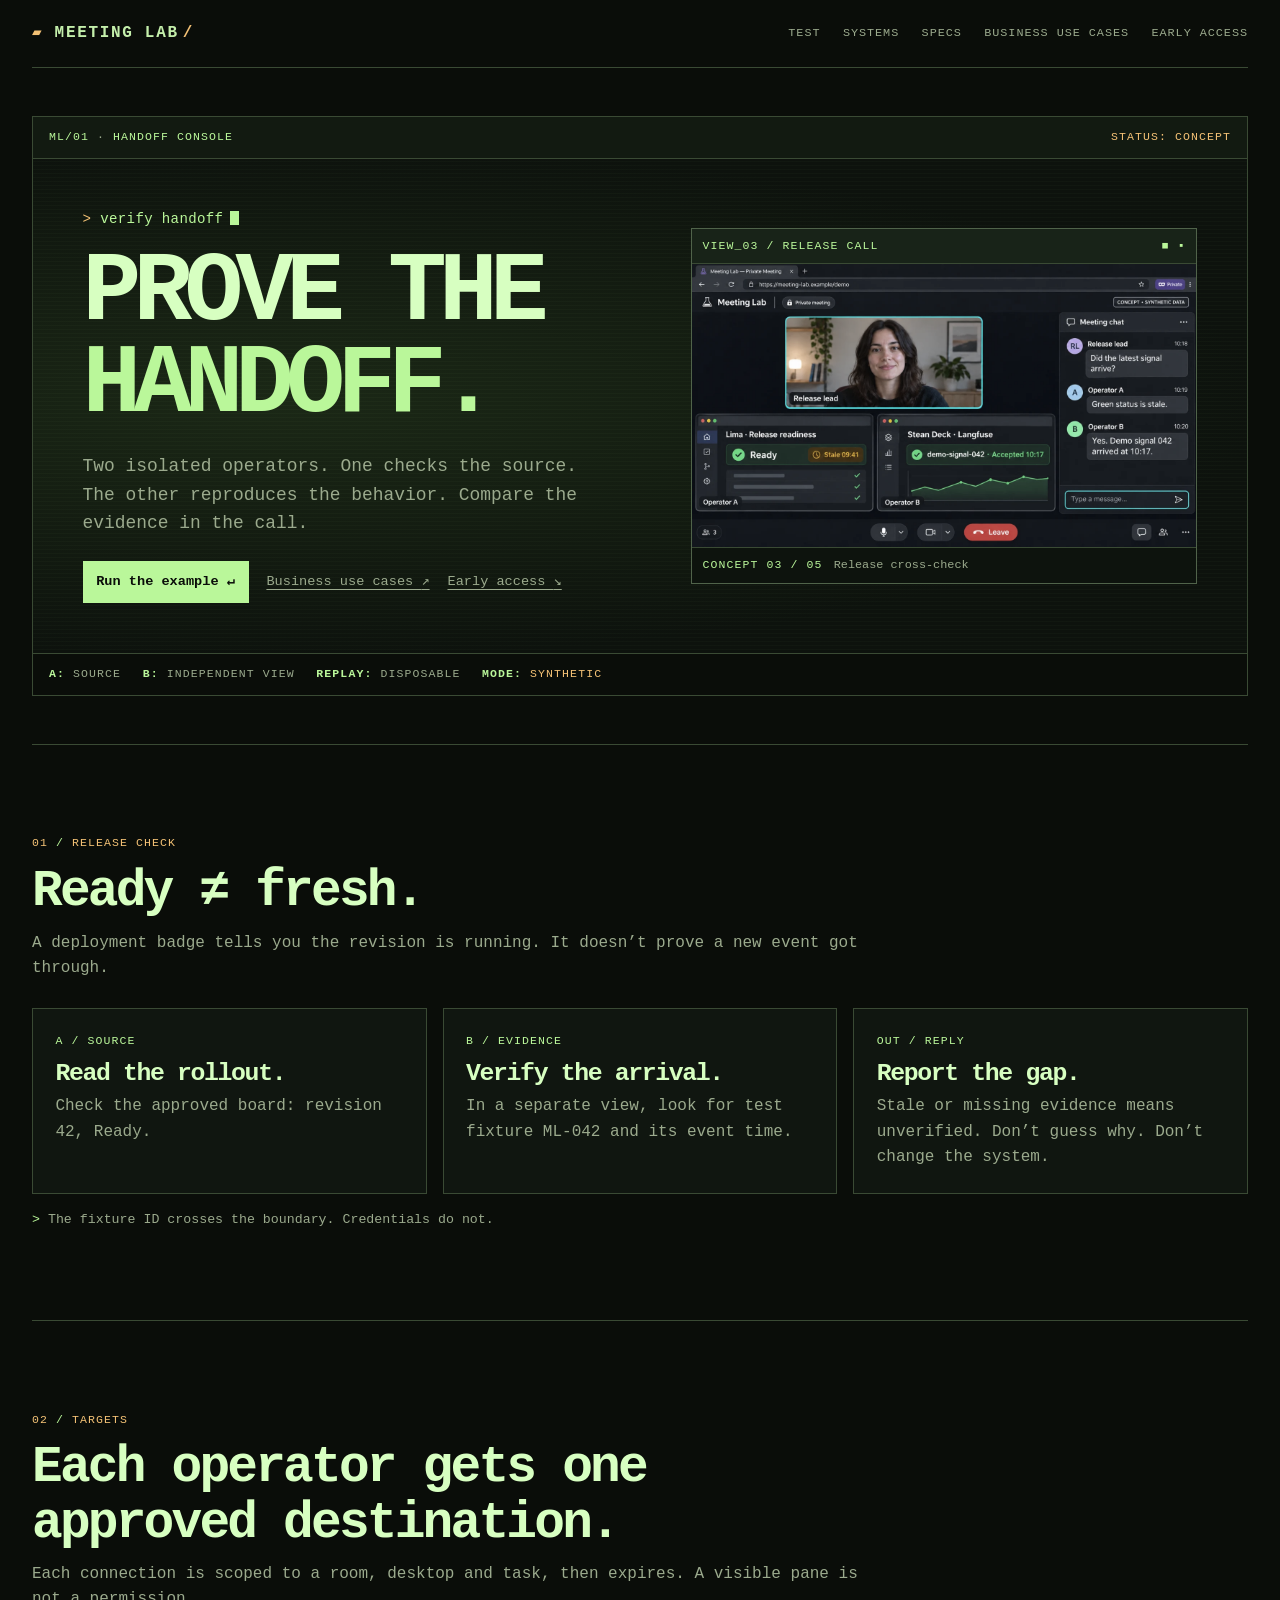
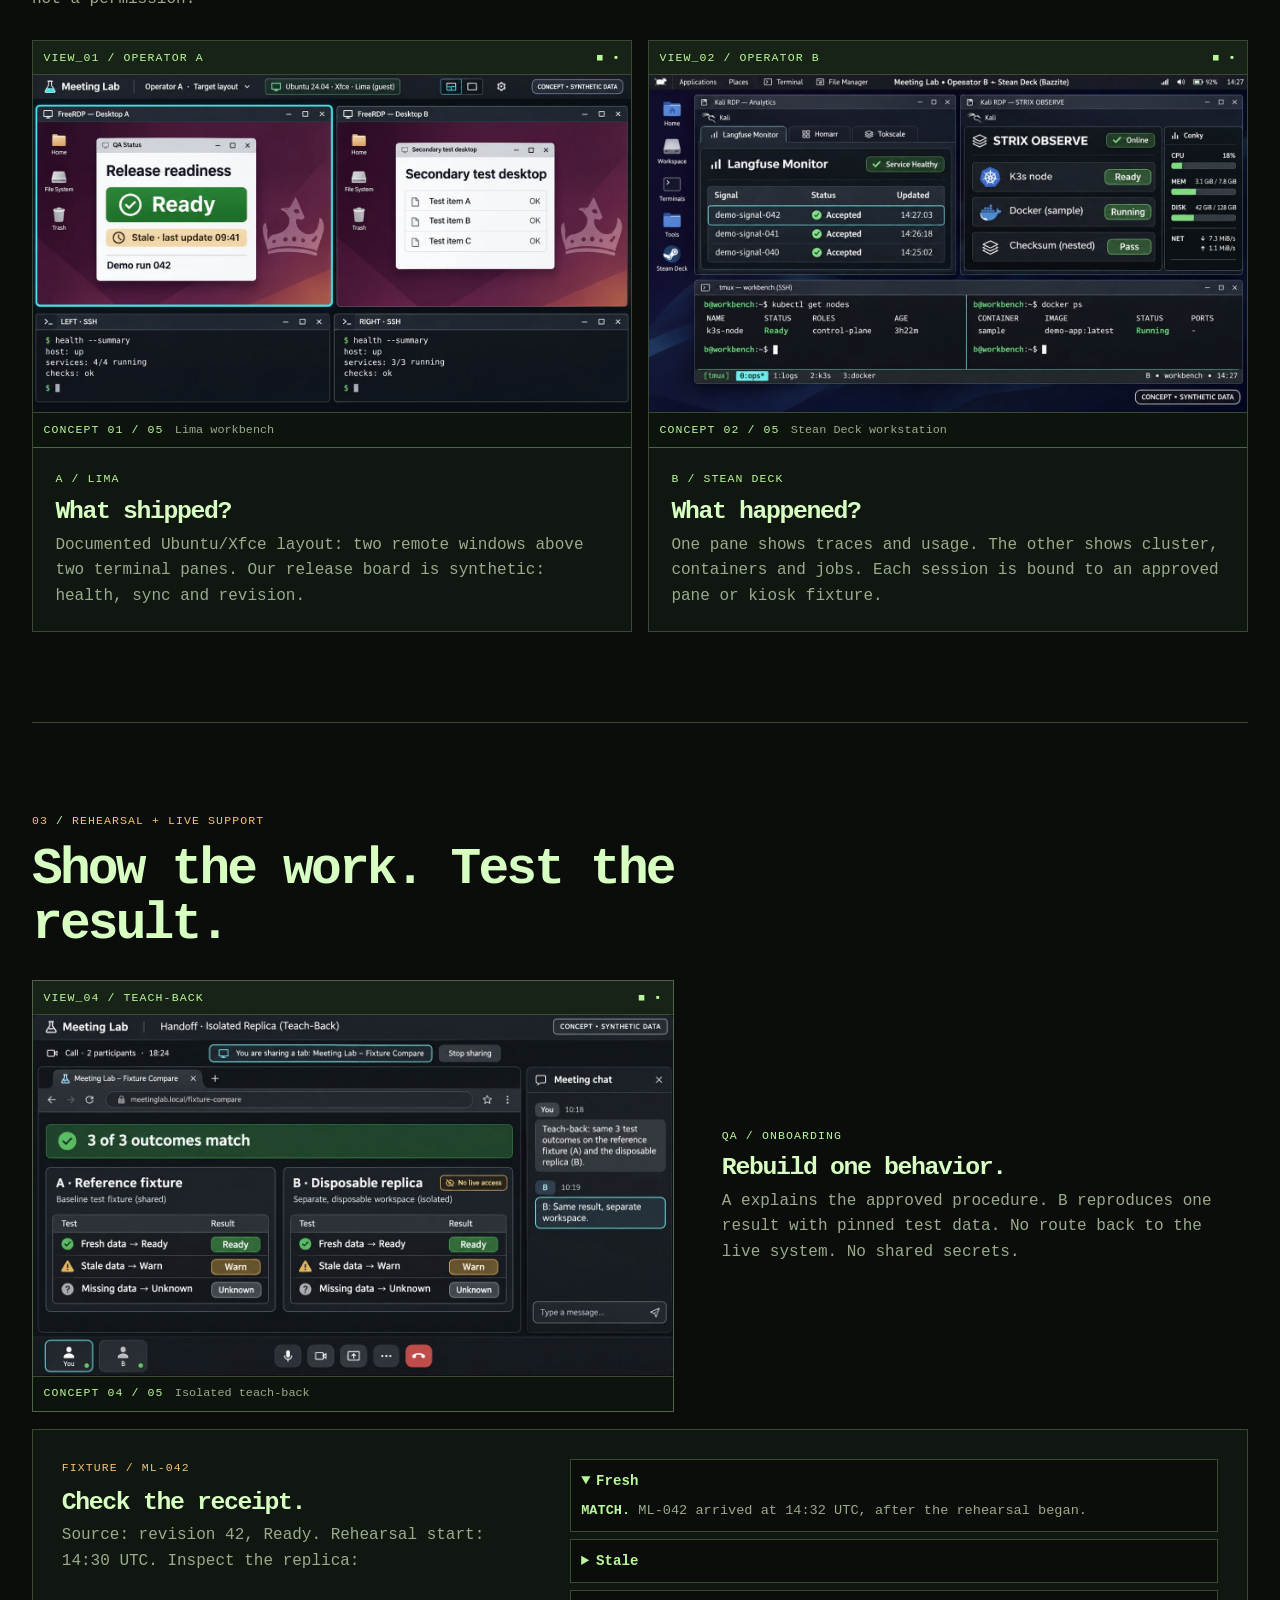
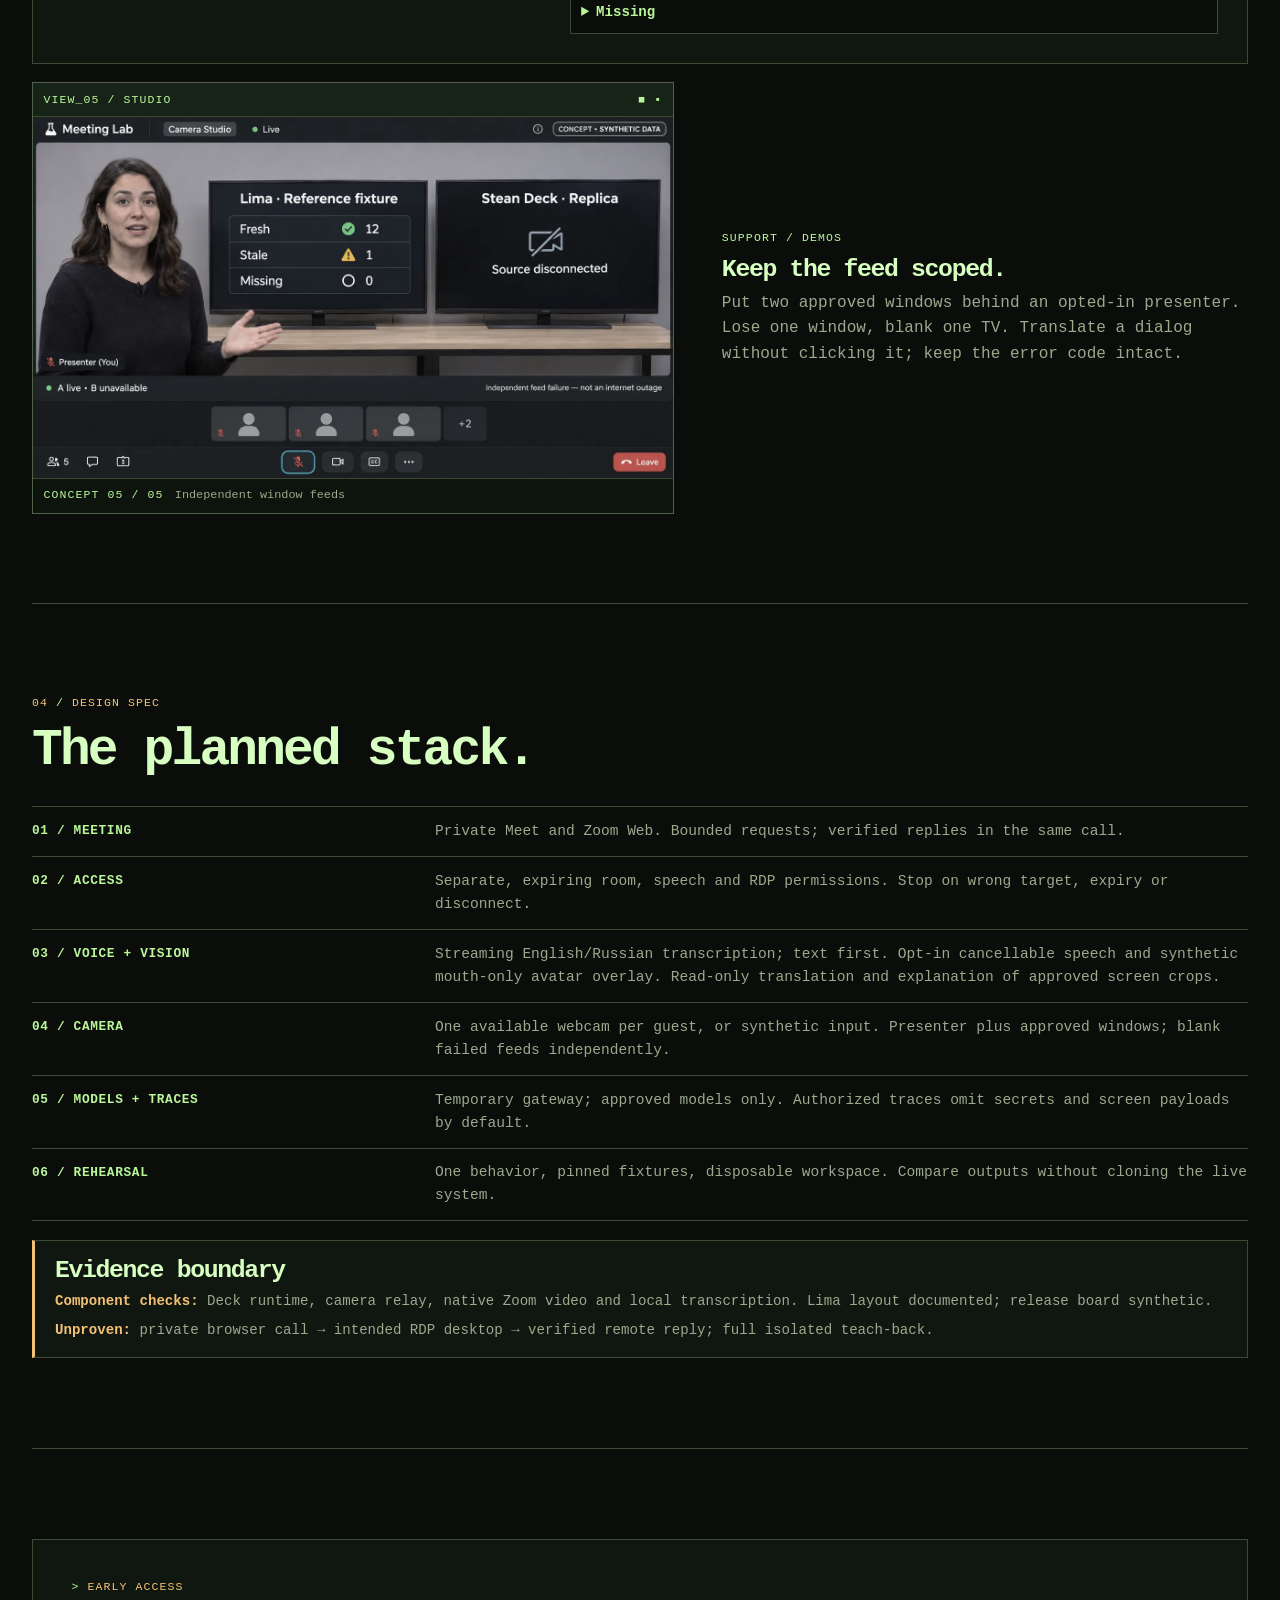
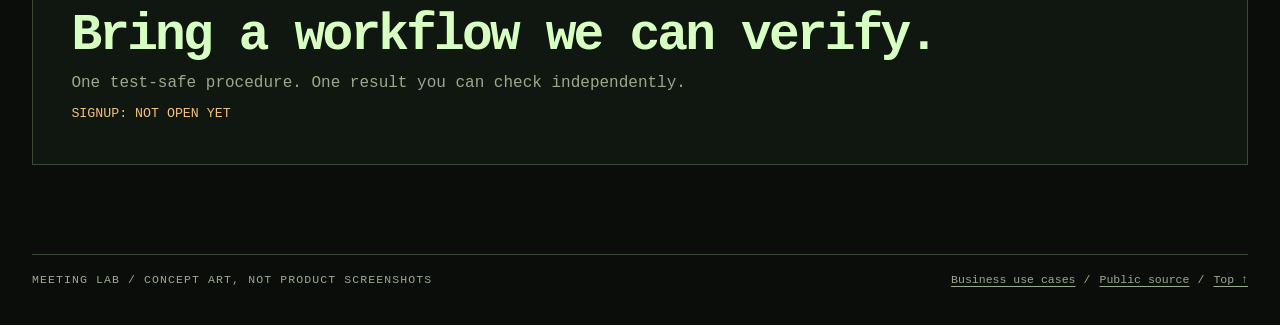
==== commit b14ffbe8: "Add Meeting Lab business use cases edition" ====
--- a/index.html
+++ b/index.html
@@ -13,7 +13,7 @@
 <a class="skip-link" href="#main">Skip to content</a>
 <header class="mast wrap">
   <a class="brand" href="#top"><span class="brand-glyph" aria-hidden="true">▰</span> MEETING LAB<span class="brand-slash" aria-hidden="true">/</span></a>
-  <nav aria-label="Main navigation"><a href="#scenario">TEST</a><a href="#workspaces">SYSTEMS</a><a href="#capabilities">SPECS</a><a href="#early-access">EARLY ACCESS</a></nav>
+  <nav aria-label="Main navigation"><a href="#scenario">TEST</a><a href="#workspaces">SYSTEMS</a><a href="#capabilities">SPECS</a><a href="business.html">BUSINESS USE CASES</a><a href="#early-access">EARLY ACCESS</a></nav>
 </header>
 <main id="main">
   <section class="hero wrap" aria-labelledby="title">
@@ -23,7 +23,7 @@
         <p class="command"><span aria-hidden="true">&gt;</span> verify handoff<span class="cursor" aria-hidden="true"></span></p>
         <h1 id="title">PROVE THE<br><em>HANDOFF.</em></h1>
         <p class="lede">Two isolated operators. One checks the source. The other reproduces the behavior. Compare the evidence in the call.</p>
-        <div class="links"><a class="launch" href="#scenario">Run the example <span aria-hidden="true">↵</span></a><a class="quiet-link" href="#early-access">Early access <span aria-hidden="true">↘</span></a></div>
+        <div class="links"><a class="launch" href="#scenario">Run the example <span aria-hidden="true">↵</span></a><a class="quiet-link" href="business.html">Business use cases <span aria-hidden="true">↗</span></a><a class="quiet-link" href="#early-access">Early access <span aria-hidden="true">↘</span></a></div>
       </div>
       <figure class="monitor boot delayed">
         <div class="monitor-bar"><span>VIEW_03 / RELEASE CALL</span><span aria-hidden="true">■ ▪</span></div>
@@ -95,6 +95,6 @@
     <div class="waitlist"><p class="address"><span aria-hidden="true">&gt;</span> EARLY ACCESS</p><h2 id="waitlist-title">Bring a workflow we can verify.</h2><p>One test-safe procedure. One result you can check independently.</p><p data-waitlist><span class="amber">SIGNUP: NOT OPEN YET</span></p></div>
   </section>
 </main>
-<footer class="wrap footer"><span>MEETING LAB / CONCEPT ART, NOT PRODUCT SCREENSHOTS</span><div><a href="https://github.com/newdarwindev/meeting-lab-demo">Public source</a> <span aria-hidden="true">/</span> <a href="#top">Top ↑</a></div></footer>
+<footer class="wrap footer"><span>MEETING LAB / CONCEPT ART, NOT PRODUCT SCREENSHOTS</span><div><a href="business.html">Business use cases</a> <span aria-hidden="true">/</span> <a href="https://github.com/newdarwindev/meeting-lab-demo">Public source</a> <span aria-hidden="true">/</span> <a href="#top">Top ↑</a></div></footer>
 </body>
 </html>
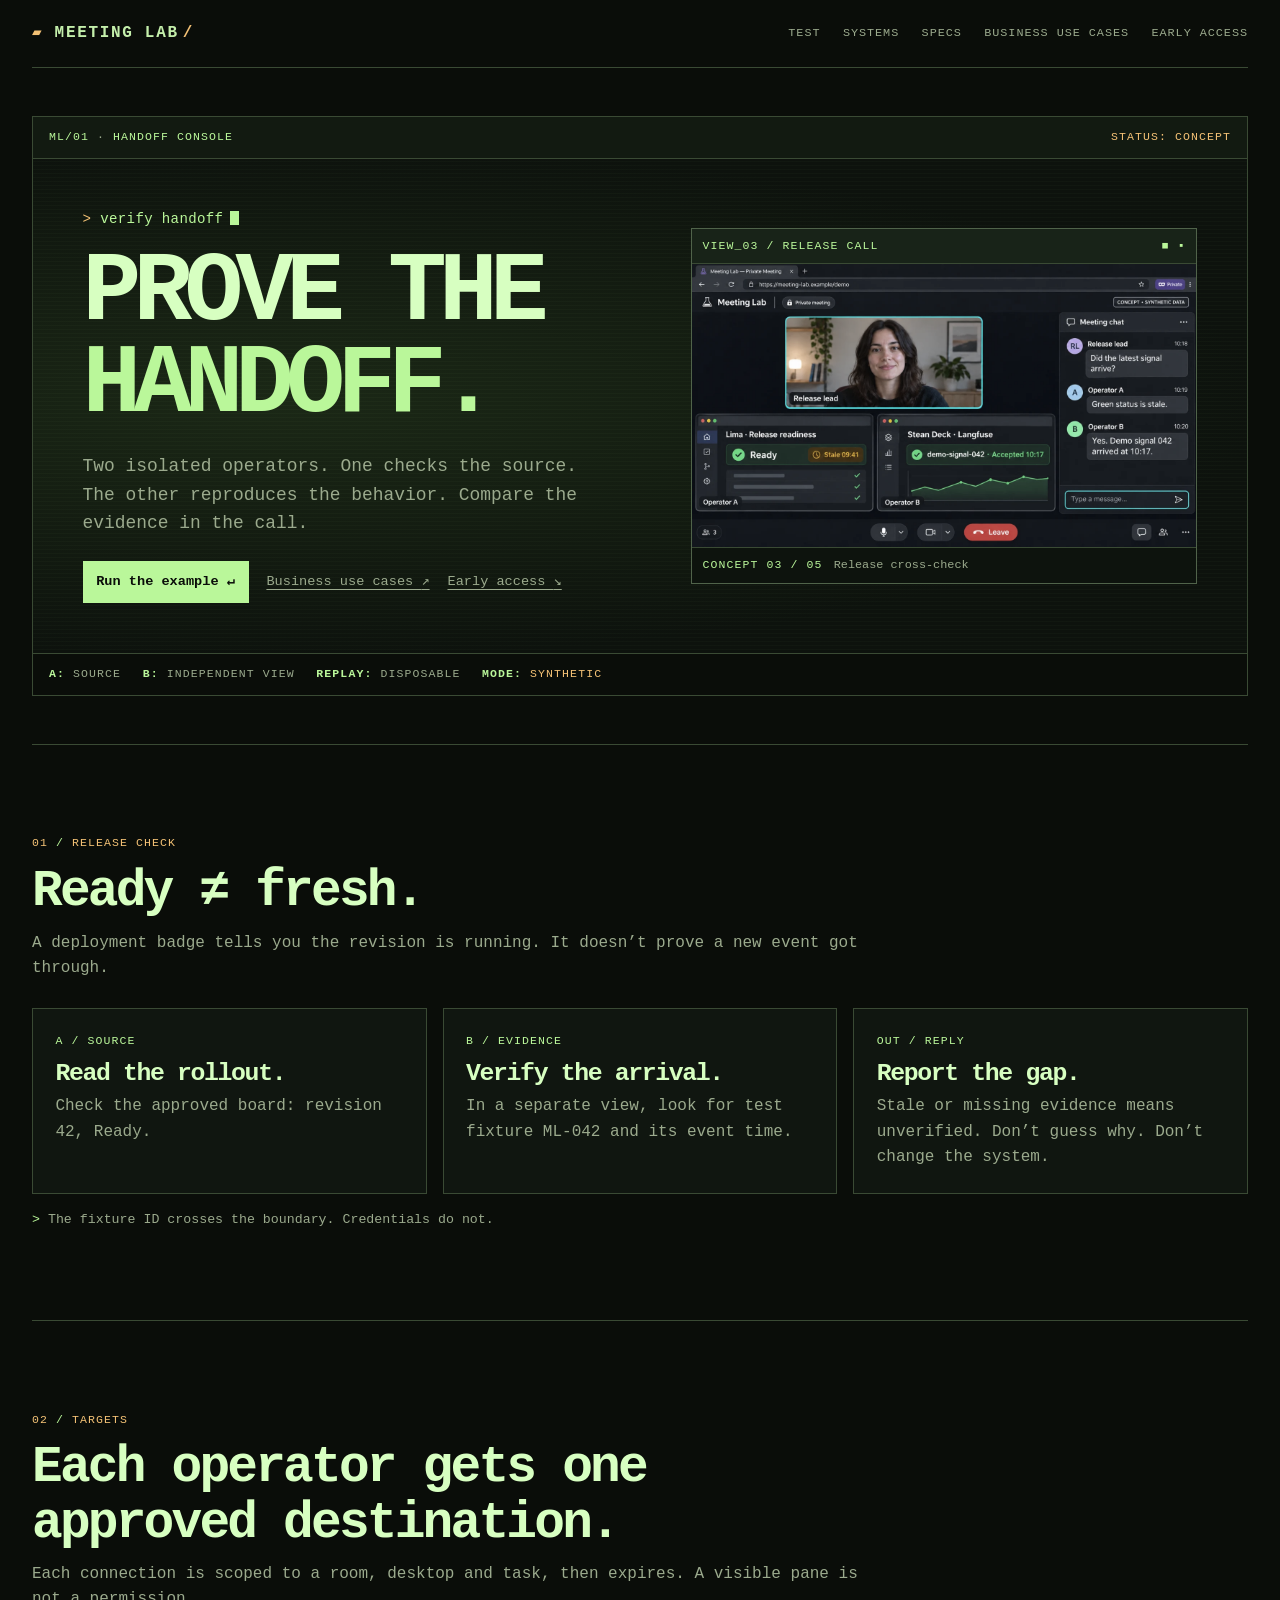
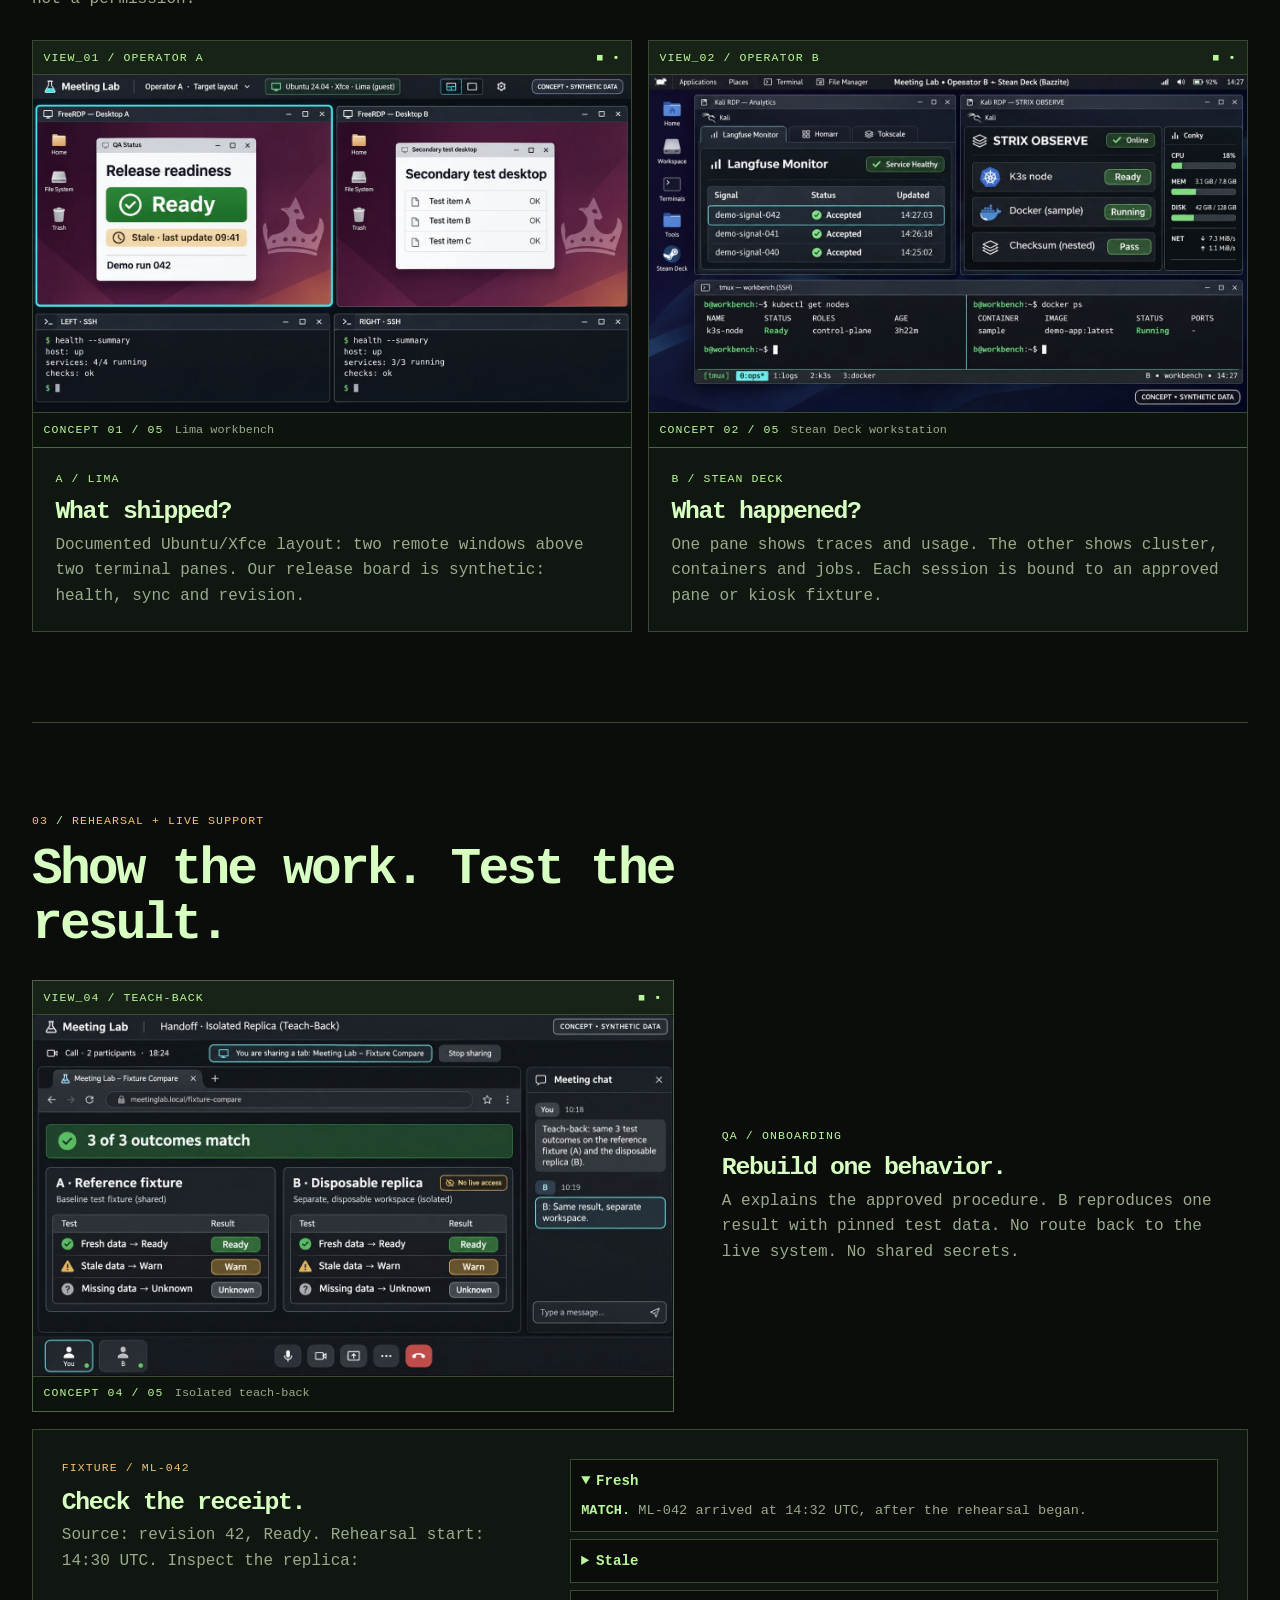
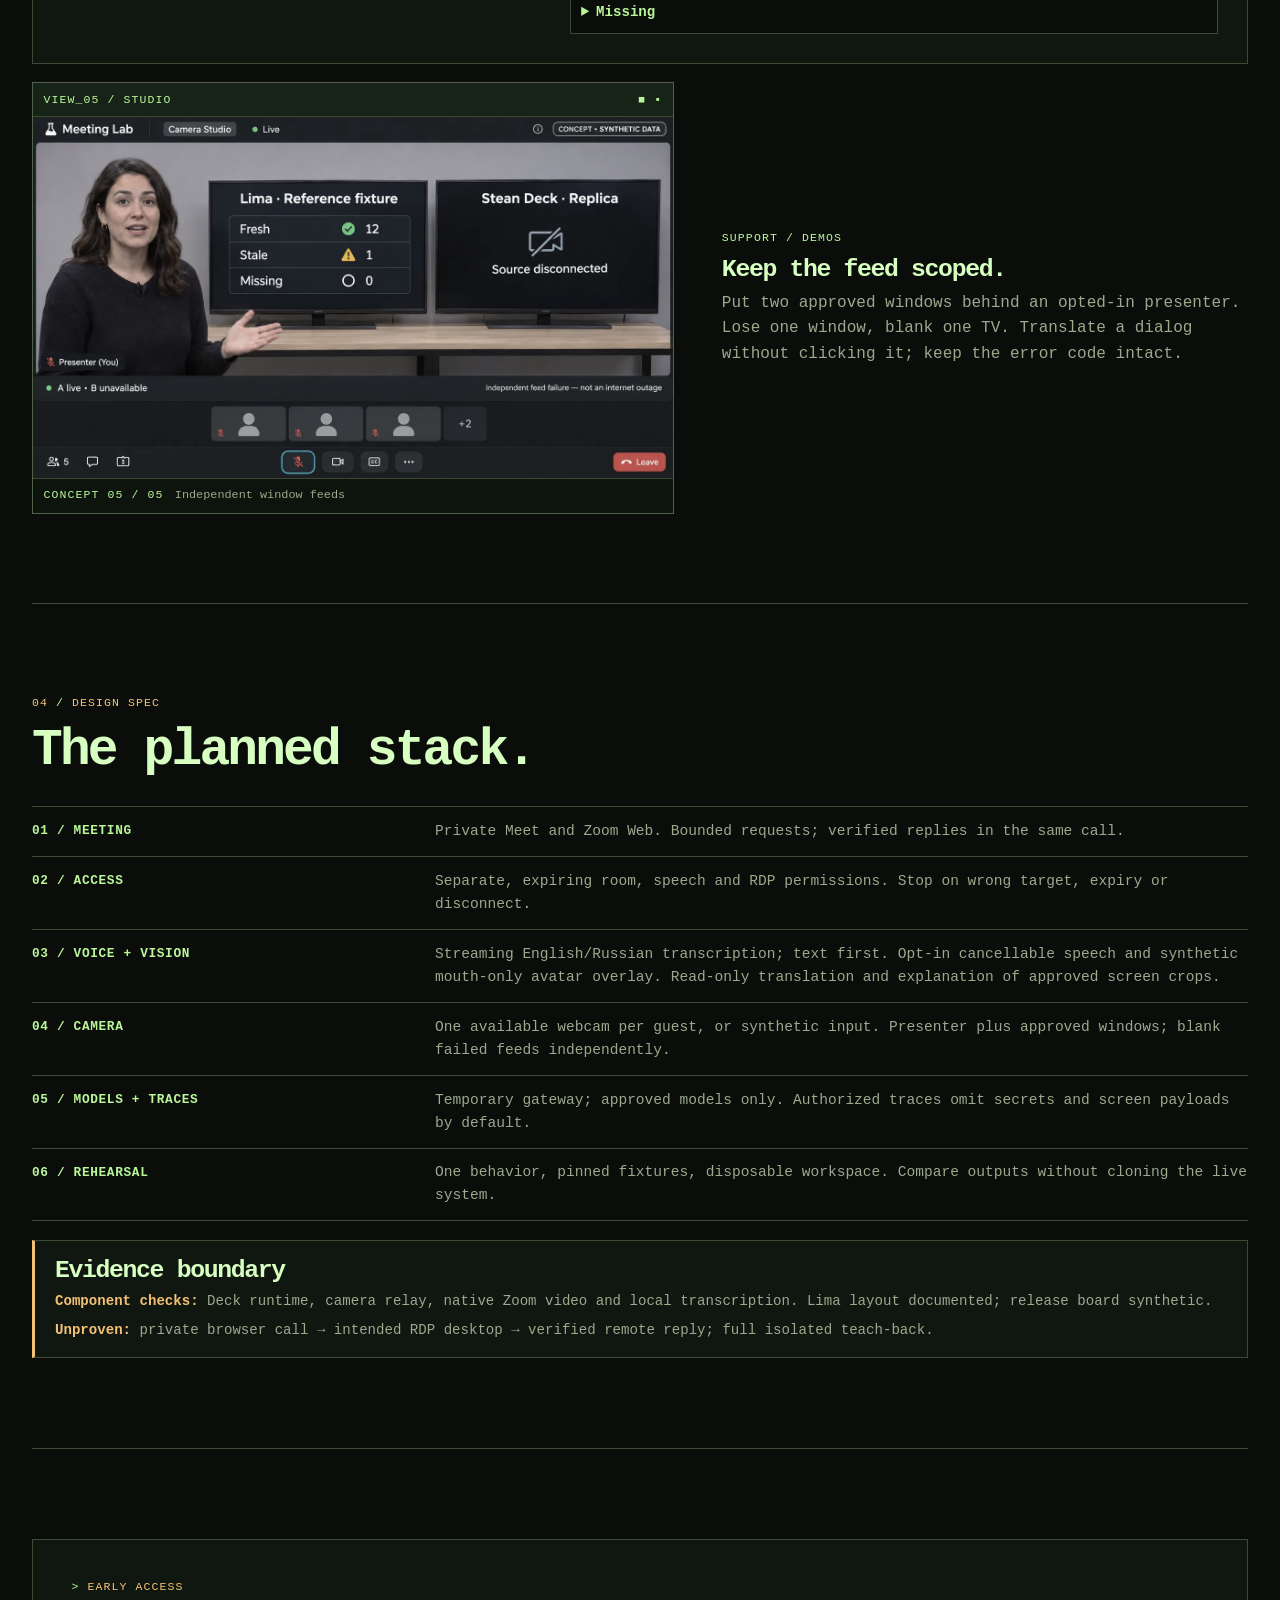
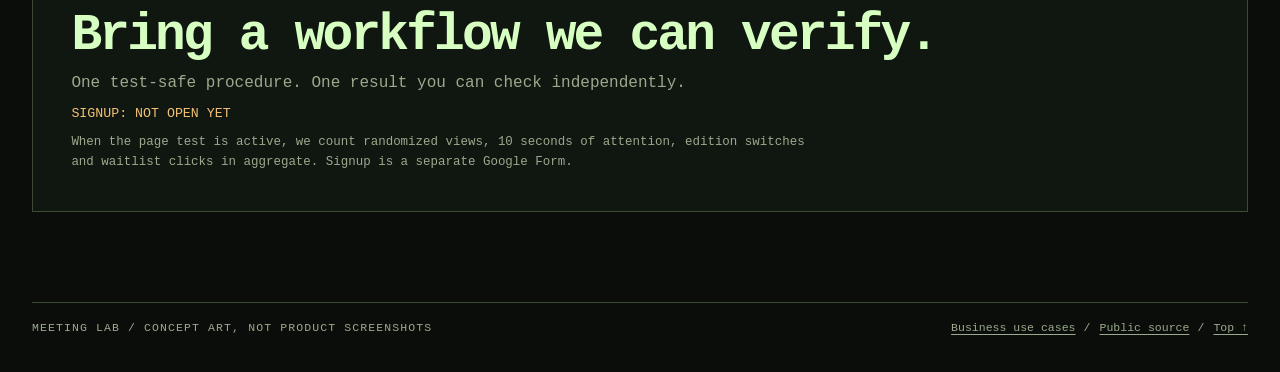
==== commit fbbff0ad: "Prepare privacy-minimal Meeting Lab A/B waitlist experiment" ====
--- a/index.html
+++ b/index.html
@@ -8,12 +8,13 @@
   <title>Meeting Lab / Prove the handoff</title>
   <link rel="icon" href="assets/lab.svg" type="image/svg+xml">
   <link rel="stylesheet" href="styles.css">
+  <script src="experiment.js" defer></script>
 </head>
 <body id="top">
 <a class="skip-link" href="#main">Skip to content</a>
 <header class="mast wrap">
   <a class="brand" href="#top"><span class="brand-glyph" aria-hidden="true">▰</span> MEETING LAB<span class="brand-slash" aria-hidden="true">/</span></a>
-  <nav aria-label="Main navigation"><a href="#scenario">TEST</a><a href="#workspaces">SYSTEMS</a><a href="#capabilities">SPECS</a><a href="business.html">BUSINESS USE CASES</a><a href="#early-access">EARLY ACCESS</a></nav>
+  <nav aria-label="Main navigation"><a href="#scenario">TEST</a><a href="#workspaces">SYSTEMS</a><a href="#capabilities">SPECS</a><a data-variant-switch href="business.html">BUSINESS USE CASES</a><a href="#early-access">EARLY ACCESS</a></nav>
 </header>
 <main id="main">
   <section class="hero wrap" aria-labelledby="title">
@@ -23,7 +24,7 @@
         <p class="command"><span aria-hidden="true">&gt;</span> verify handoff<span class="cursor" aria-hidden="true"></span></p>
         <h1 id="title">PROVE THE<br><em>HANDOFF.</em></h1>
         <p class="lede">Two isolated operators. One checks the source. The other reproduces the behavior. Compare the evidence in the call.</p>
-        <div class="links"><a class="launch" href="#scenario">Run the example <span aria-hidden="true">↵</span></a><a class="quiet-link" href="business.html">Business use cases <span aria-hidden="true">↗</span></a><a class="quiet-link" href="#early-access">Early access <span aria-hidden="true">↘</span></a></div>
+        <div class="links"><a class="launch" href="#scenario">Run the example <span aria-hidden="true">↵</span></a><a class="quiet-link" data-variant-switch href="business.html">Business use cases <span aria-hidden="true">↗</span></a><a class="quiet-link" href="#early-access">Early access <span aria-hidden="true">↘</span></a></div>
       </div>
       <figure class="monitor boot delayed">
         <div class="monitor-bar"><span>VIEW_03 / RELEASE CALL</span><span aria-hidden="true">■ ▪</span></div>
@@ -92,9 +93,9 @@
   </section>
 
   <section class="wrap block" id="early-access" aria-labelledby="waitlist-title">
-    <div class="waitlist"><p class="address"><span aria-hidden="true">&gt;</span> EARLY ACCESS</p><h2 id="waitlist-title">Bring a workflow we can verify.</h2><p>One test-safe procedure. One result you can check independently.</p><p data-waitlist><span class="amber">SIGNUP: NOT OPEN YET</span></p></div>
+    <div class="waitlist"><p class="address"><span aria-hidden="true">&gt;</span> EARLY ACCESS</p><h2 id="waitlist-title">Bring a workflow we can verify.</h2><p>One test-safe procedure. One result you can check independently.</p><p data-waitlist><span class="amber">SIGNUP: NOT OPEN YET</span></p><p class="measurement">When the page test is active, we count randomized views, 10 seconds of attention, edition switches and waitlist clicks in aggregate. Signup is a separate Google Form.</p></div>
   </section>
 </main>
-<footer class="wrap footer"><span>MEETING LAB / CONCEPT ART, NOT PRODUCT SCREENSHOTS</span><div><a href="business.html">Business use cases</a> <span aria-hidden="true">/</span> <a href="https://github.com/newdarwindev/meeting-lab-demo">Public source</a> <span aria-hidden="true">/</span> <a href="#top">Top ↑</a></div></footer>
+<footer class="wrap footer"><span>MEETING LAB / CONCEPT ART, NOT PRODUCT SCREENSHOTS</span><div><a data-variant-switch href="business.html">Business use cases</a> <span aria-hidden="true">/</span> <a href="https://github.com/newdarwindev/meeting-lab-demo">Public source</a> <span aria-hidden="true">/</span> <a href="#top">Top ↑</a></div></footer>
 </body>
 </html>
--- a/styles.css
+++ b/styles.css
@@ -130,3 +130,4 @@
   :root{scroll-behavior:auto}
   .boot,.cursor{animation:none}
 }
+.measurement{max-width:46rem;font-size:.78rem}
